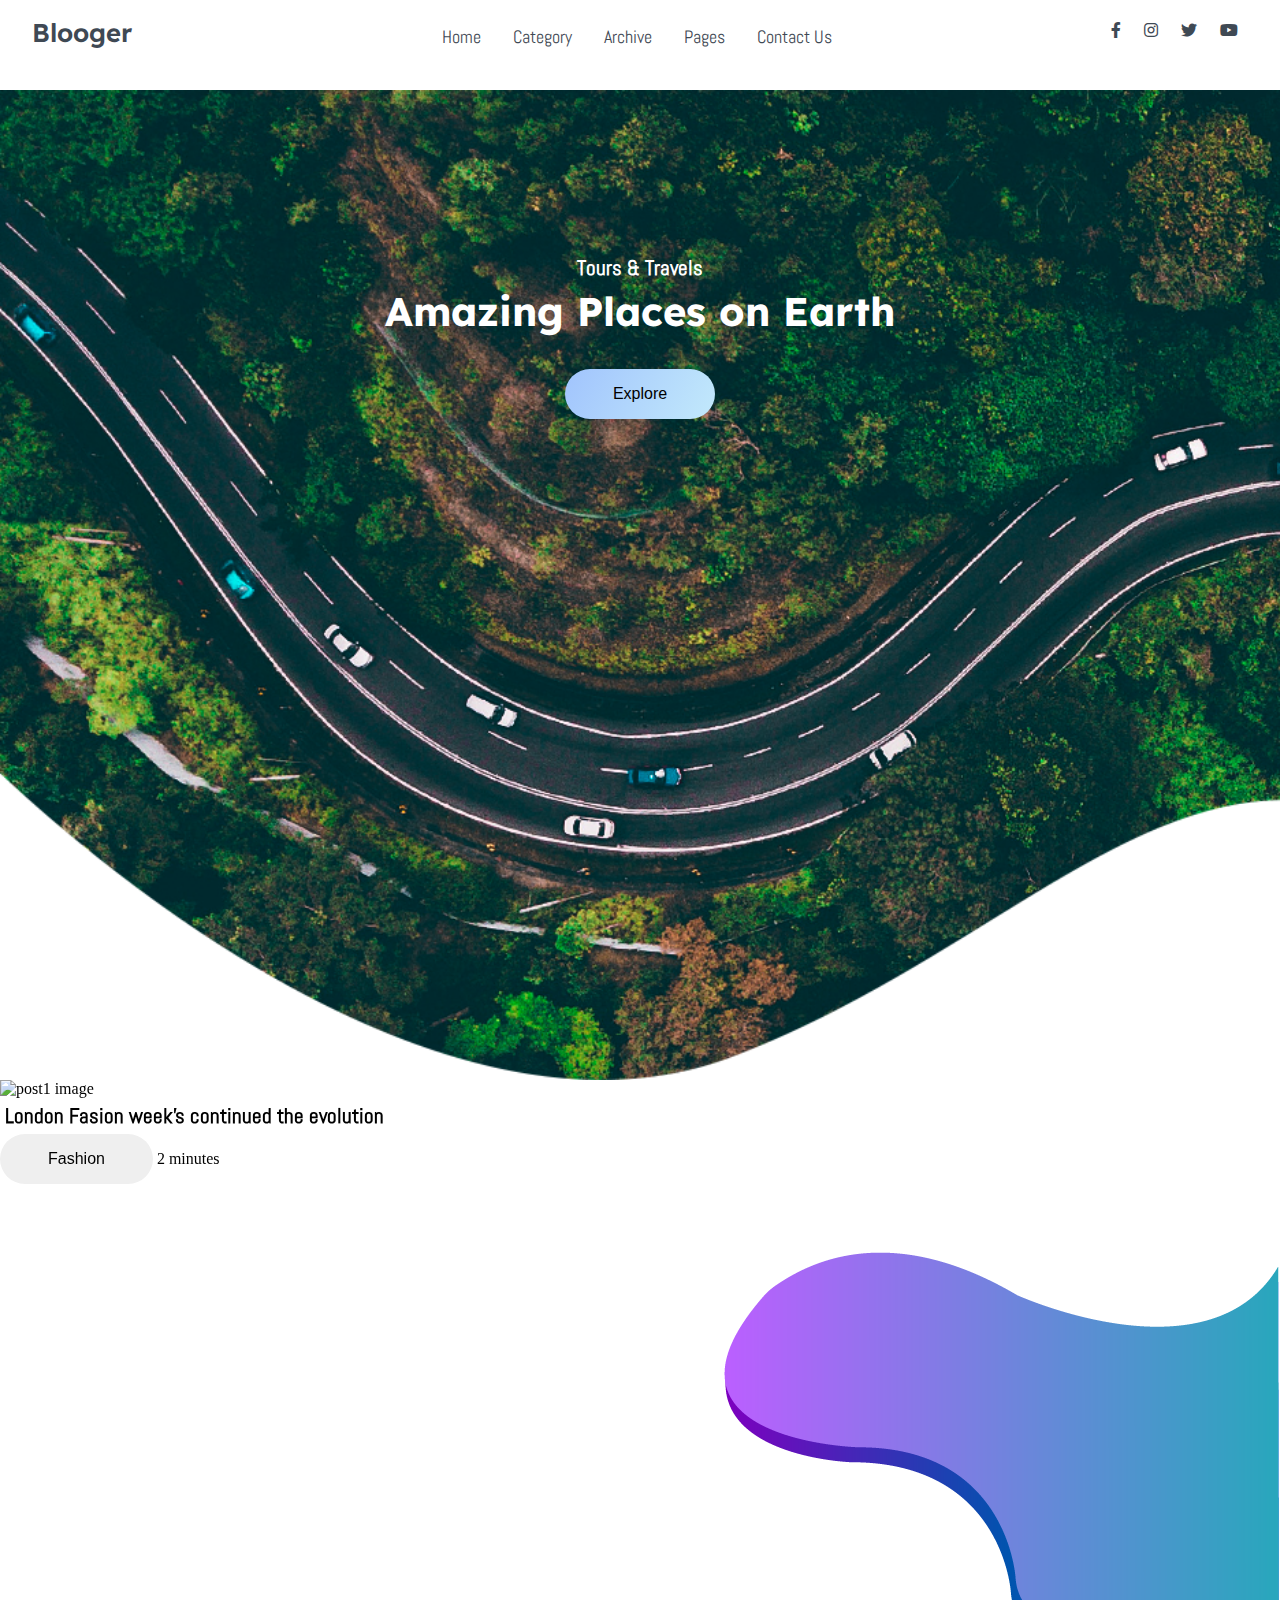
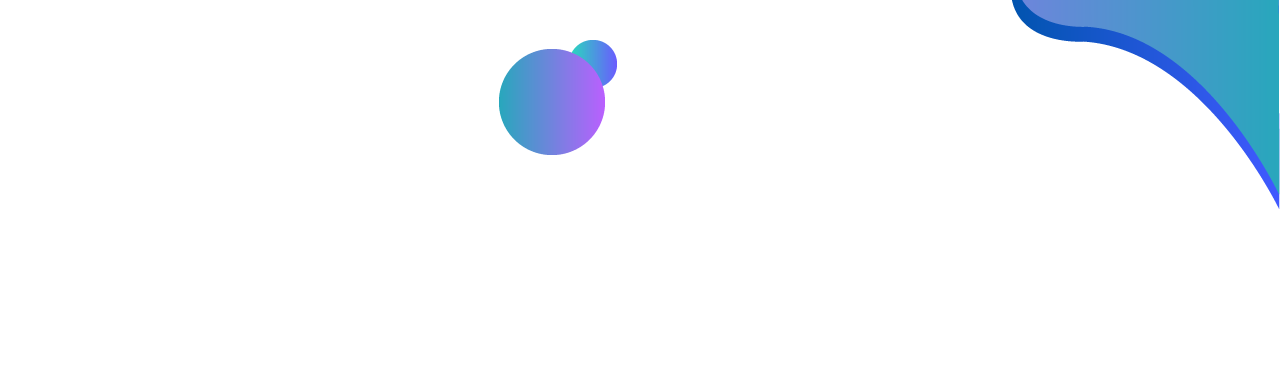
==== blogger/index.html @ 3c6a8d45 "2nd commit" ====
<!DOCTYPE html>
<html lang="en">
<head>
    <meta charset="UTF-8">
    <meta name="viewport" content="width=device-width, initial-scale=1.0">
    <title>Blooger</title>
     <!-------------------------fonts----------------------->
     <link href="https://fonts.googleapis.com/css2?family=Abel&family=Anton&family=Josefin+Sans&family=Lexend+Deca&family=Livvic&display=swap" rel="stylesheet">
    <!-------------------------font awesome----------------------->
    <link rel="stylesheet" href="css/all.css">
    <!-------------------------custom style----------------------->
    <link rel="stylesheet" href="css/styles.css">
   <!---------------------------------owl caraosel----------------------->
   <link rel="stylesheet" href="css/owl.carousel.min.css">
   <link rel="stylesheet" href="css/owl.theme.default.min.css">
</head>
<body>
    
    <!--------------------------navigation--------------------->
     
      <nav class="nav">
        <div class="nav-menu flex-row">
         <div class="nav-brand">
             <a href="#" class="text-gray">Blooger</a>
         </div>
         <div class="toggle-collapse">
             <div class="toggle-icons">
                 <i class="fas fa-bars"></i>
             </div>
         </div>
         <div>
             <ul class="nav-items">
                 <li class="nav-link">
                     <a href="#">Home</a>
                 </li>
                 <li class="nav-link">
                     <a href="#">Category</a>
                 </li>
                 <li class="nav-link">
                     <a href="#">Archive</a>
                 </li>
                 <li class="nav-link">
                     <a href="#">Pages</a>
                 </li>
                 <li class="nav-link">
                     <a href="#">Contact Us</a>
                 </li>
             </ul>
         </div>
         <div class="social text-gray">
             <a href="#"><i class="fab fa-facebook-f"></i></a>
             <a href="#"><i class="fab fa-instagram"></i></a>
             <a href="#"><i class="fab fa-twitter"></i></a>
             <a href="#"><i class="fab fa-youtube"></i></a>
         </div>
        </div>
      </nav>
    
     <!--------------------------navigation--------------------->

     <!----------------------main section-------------------->


     <main>
        <!----------------------site title-----------------------> 
        <section class="site-title">
            <div class="site-background">
                <h3 class="zoom">Tours & Travels</h3>
                <h1 class="zoom">Amazing Places on Earth </h1>
                <button class="btn">Explore</button>
            </div>
        </section>  
        <!----------------------site title----------------------->

        <!--------------------------blog carousel---------------------->

        <section>
            <div class="blog">
                <div class="container">
                    <div class="owl-carousel owl-theme blog-post">
                        <div class="blog-content">
                            <img src="../blogger website(html,css,bootstrap,js)/assets/Blog-post/blog1.png" alt="post1 image">
                            <div class="blog-title">
                                <h3>London Fasion week's continued the evolution</h3>
                                <button class="btn btn-blog">Fashion</button>
                                <span>2 minutes</span>
                            </div>
                        </div>
                    </div>
                </div>
            </div>
        </section>

        <!--------------x------------blog carousel-------------x--------->


     </main>
     <!----------------------main section-------------------->




<!-----------------jquery-------------------------->
  <script src="https://ajax.googleapis.com/ajax/libs/jquery/3.5.1/jquery.min.js"></script>   
<!--------------------custom javascript--------------->
<script src="js/main.js"></script>
<!---------------------owl carausel------------------->
<script src="js/owl.carousel.min.js"></script>

</body>
</html>
---- blogger/css/styles.css ----
html,body{
    margin:0%;
    box-sizing: border-box;
    overflow-x: hidden;
}
:root{
    /*theme font family*/
    --abel: 'Abel', sans-serif;
    --anton: 'Anton', sans-serif;
    --josefin:  'Josefin Sans', sans-serif;
    --lexend:'Lexend Deca', sans-serif;
    --livvic:'Livvic', sans-serif;
    /*theme colors*/
    --text-gray:#3f4954;
    --text-light:#686666da;
    --midnight:#104f55;
    --bg-color:#0f0f0f;
    --white:#ffffff;
    /*gradient colors*/
    --sky:linear-gradient(120deg,#a1c4fd 0%,#c2e9fb 100%);
}
/*......global classes............*/
a{
    text-decoration: none;
    color:var(--text-gray);
}
.flex-row{
    display: flex;
    flex-direction: row ;
    flex-wrap:wrap;
}
ul{
    list-style-type: none;
}
h1{
    font-family: var(--lexend);
    font-size: 2.5rem;
}
h3
{
    font-family: var(--abel);
    font-size: 1.3rem;
}
h2{
font-family: var(--lexend);
}
button.btn{
    border:none;
    border-radius:2rem;
    padding:1rem 3rem;
    font-size: 1remfontf
    var(--livvic);
    cursor:pointer;
}
/*......global classes............*/
/* ..................navbar........................*/
.nav
{
    background:white;
    padding:0 2rem;
    height:0rem;
    min-height:10vh;
    overflow: hidden;
    transition:height 1s ease-in-out;
}
.nav .nav-menu{
    justify-content:space-between;
}
.nav .toggle-collapse{
    position: absolute;
    top:0%;
    width:90%;
    cursor:pointer;
    display: none;
}

.nav .toggle-collapse .toggle-icons{
    display:flex;
    justify-content:flex-end ;
    padding:1.7rem 0;
}
.nav .toggle-collapse .toggle-icons i{
    font-size: 1.4rem;
    color: var(--text-gray);
}
.collapse{
    height:30rem;
    
}
.nav .nav-brand a{

    font-size:1.6rem;
    padding:1rem 0;
    display:block;  
    font-family:var(--lexend);
    font-weight: 600;
}
.nav .nav-items{
    display:flex;
    margin: 0;
  
}
.nav .nav-items .nav-link{
    padding:1.6rem 1rem;
    font-size: 1.1rem;
    position:relative;
    font-family:var(--abel);
    font-weight: 500;
    transition: transform ease 0.4s;
}
.nav .social
{
    padding:1.4rem 0;
}
.nav .nav-items .nav-link:hover{
    background-color:var(--midnight);
    transform:scale(1.2);
}
.nav .nav-items .nav-link:hover a{
    color:var(--white);
    
}
.nav .social i{
    padding:0 0.6rem;
}
.nav .social i:hover{
    color:#a1c4cf;
    
}

/* ........x..........navbar..........x..............*/

/*-----------------------main content---------------*/

/*-----------------------site title------------------*/

main .site-title{
    background:url('../assets/Background-image.png');
    background-size:cover;
    height:110vh;   
    display: flex;
    justify-content: center;
}
main .site-title .site-background{
    padding-top:10rem;
    text-align:center;
    color:var(--white);
}
main .site-title h1,h3{
    margin:0.3rem;

}
main .site-title .btn{

  margin:1.8rem; 
  background: var(--sky); 
  transition: transform ease 0.3s;
}
main .site-title .btn:hover{
    background:transparent;
    border:1px solid var(--white);
    color:var(--white);
    transform:scale(1.1);
}
main .zoom{
    transition: transform ease 0.3s;
}
main .zoom:hover{
    transform:scale(1.1);
}
/*-----------x------------site title----------x--------*/

/*------------------------blog carousel-------------------*/

 main .blog{
     background: url('../assets/Abract01.png');
     background-repeat: no-repeat;
     background-position: right;
     height:100vh;
     width:100%;
 }


/*-----------x-------------blog carousel---------x----------*/

/*-----------x------------main content--------x-------*/

/*-------------viewport less than or equal to 750px---------------*/

 @media only screen and (max-width:750px){
    .nav .nav-menu,.nav .nav-items{
        flex-direction:column;
    }
    .nav .toggle-collapse{
        display:initial;
    }

}


/*-------------viewport less than or equal to 750px---------------*/
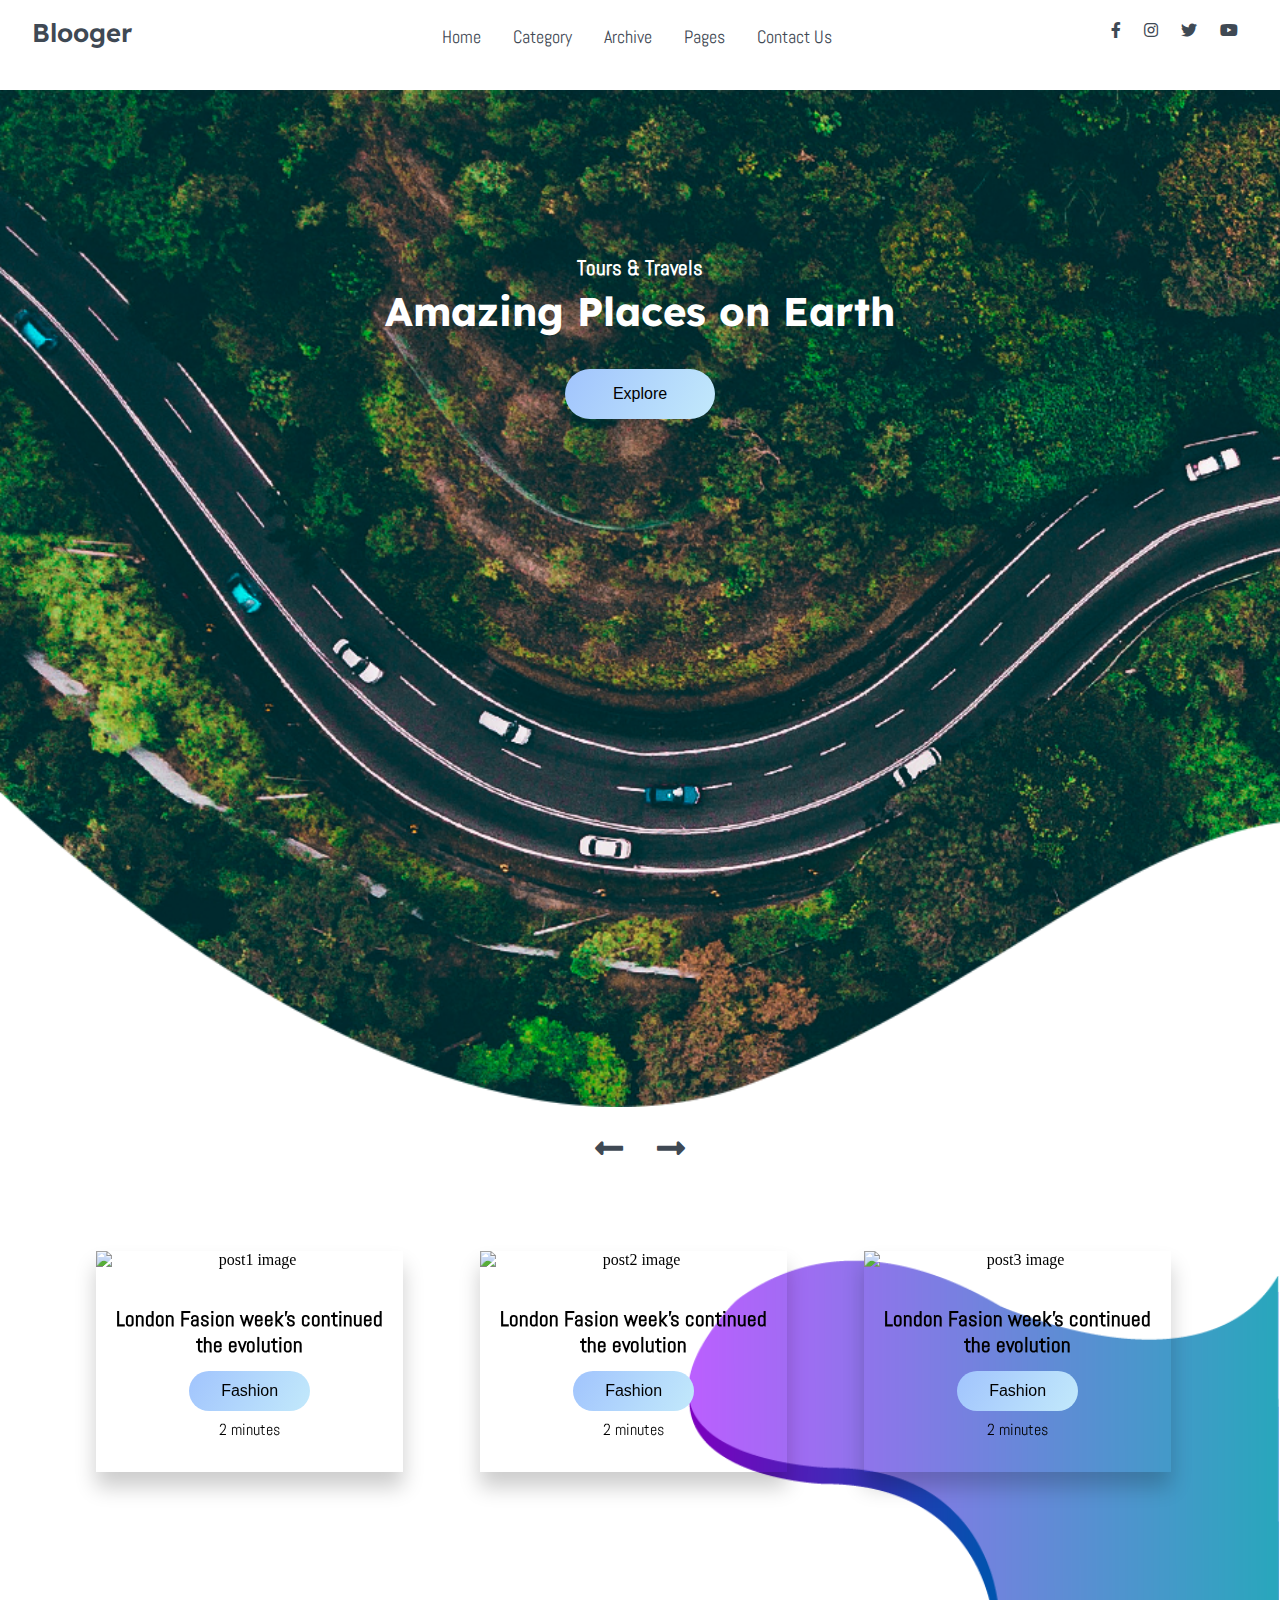
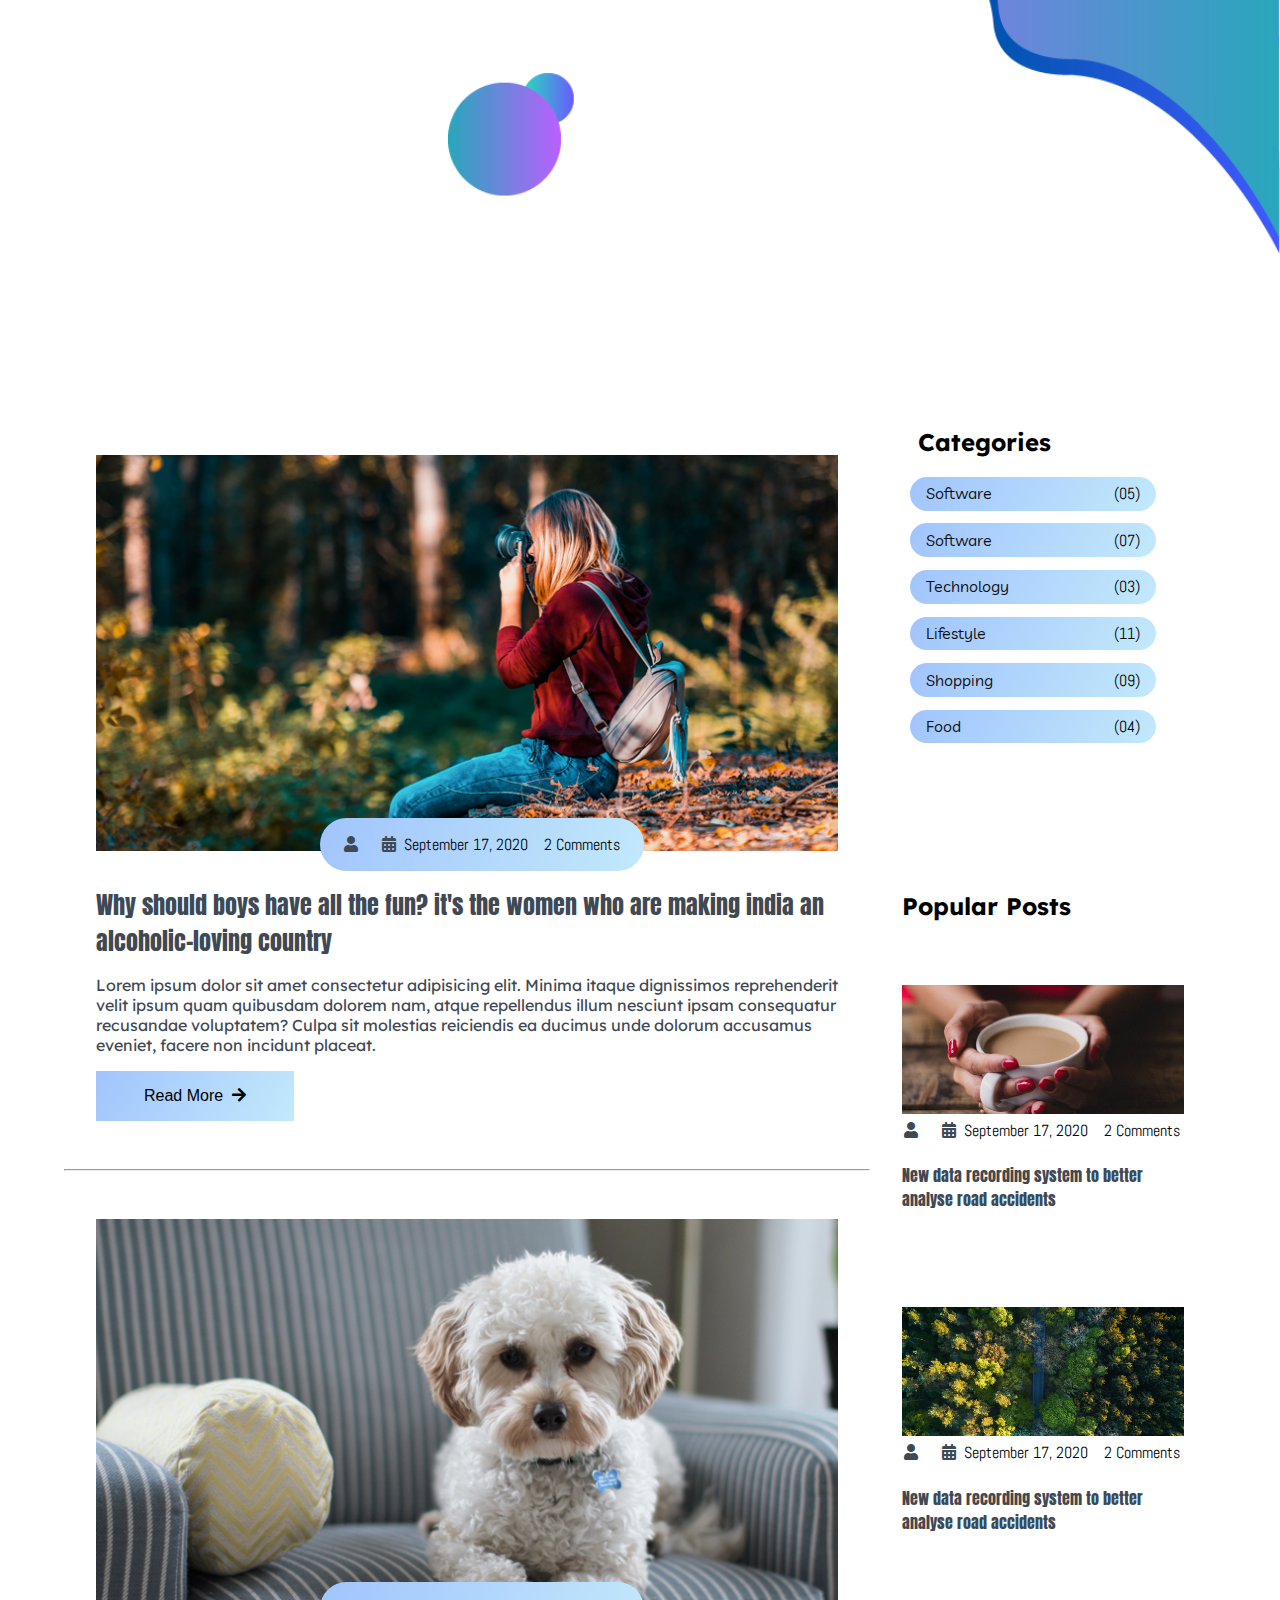
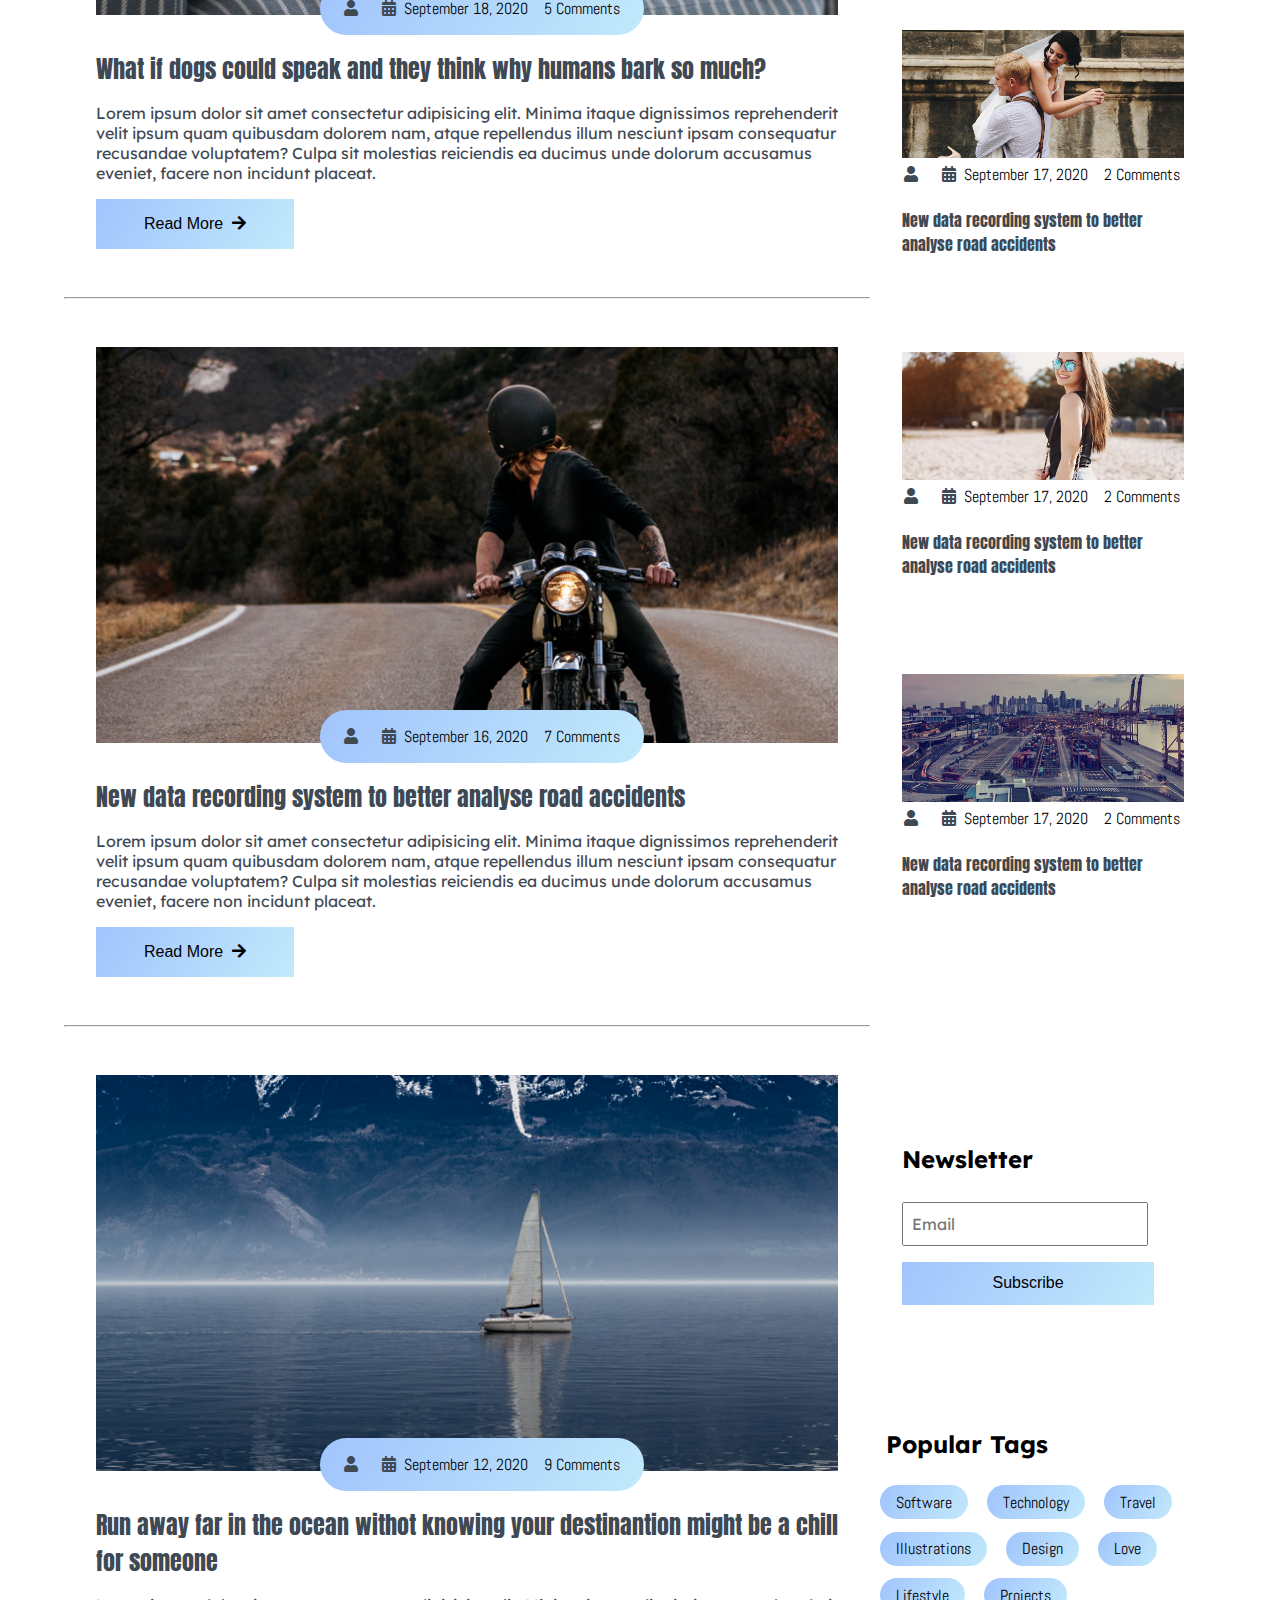
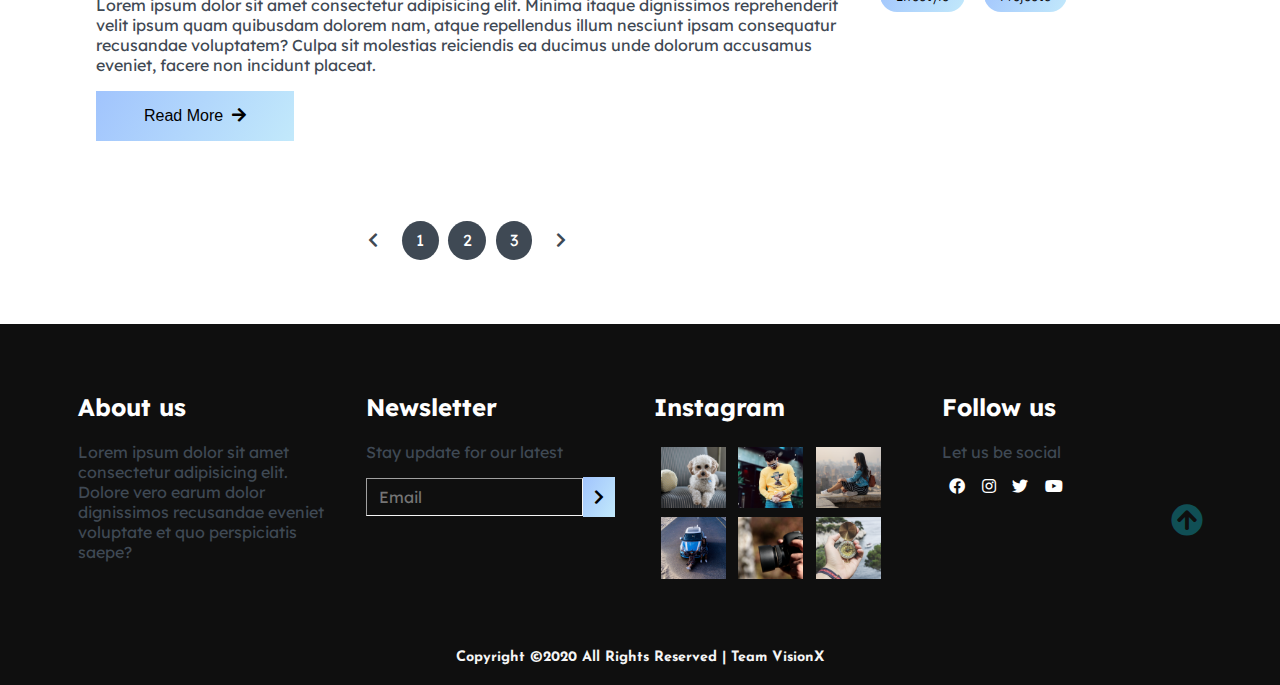
==== commit 042c58a4: "3rd commit" ====
--- a/blogger/index.html
+++ b/blogger/index.html
@@ -8,11 +8,13 @@
      <link href="https://fonts.googleapis.com/css2?family=Abel&family=Anton&family=Josefin+Sans&family=Lexend+Deca&family=Livvic&display=swap" rel="stylesheet">
     <!-------------------------font awesome----------------------->
     <link rel="stylesheet" href="css/all.css">
-    <!-------------------------custom style----------------------->
-    <link rel="stylesheet" href="css/styles.css">
+   
    <!---------------------------------owl caraosel----------------------->
    <link rel="stylesheet" href="css/owl.carousel.min.css">
    <link rel="stylesheet" href="css/owl.theme.default.min.css">
+
+    <!-------------------------custom style----------------------->
+    <link rel="stylesheet" href="css/styles.css">
 </head>
 <body>
     
@@ -79,13 +81,45 @@
                 <div class="container">
                     <div class="owl-carousel owl-theme blog-post">
                         <div class="blog-content">
-                            <img src="../blogger website(html,css,bootstrap,js)/assets/Blog-post/blog1.png" alt="post1 image">
+                            <img src="../blogger website(html,css,bootstrap,js)/assets/Blog-post/post-1.jpg" alt="post1 image">
                             <div class="blog-title">
                                 <h3>London Fasion week's continued the evolution</h3>
                                 <button class="btn btn-blog">Fashion</button>
                                 <span>2 minutes</span>
                             </div>
                         </div>
+                        <div class="blog-content">
+                            <img src="../blogger website(html,css,bootstrap,js)/assets/Blog-post/post-2.jpg" alt="post2 image">
+                            <div class="blog-title">
+                                <h3>London Fasion week's continued the evolution</h3>
+                                <button class="btn btn-blog">Fashion</button>
+                                <span>2 minutes</span>
+                            </div>
+                        </div>
+                        <div class="blog-content">
+                            <img src="../blogger website(html,css,bootstrap,js)/assets/Blog-post/post-3.jpg" alt="post3 image">
+                            <div class="blog-title">
+                                <h3>London Fasion week's continued the evolution</h3>
+                                <button class="btn btn-blog">Fashion</button>
+                                <span>2 minutes</span>
+                            </div>
+                        </div>
+                        <div class="blog-content">
+                            <img src="../blogger website(html,css,bootstrap,js)/assets/Blog-post/post-4.png" alt="post3 image">
+                            <div class="blog-title">
+                                <h3>London Fasion week's continued the evolution</h3>
+                                <button class="btn btn-blog">Fashion</button>
+                                <span>2 minutes</span>
+                            </div>
+                        </div>
+                    </div>
+                    <div class="owl-navigation">
+                        <span class="owl-nav-prev">
+                            <i class="fas fa-long-arrow-alt-left"></i>
+                        </span>
+                        <span class="owl-nav-next">
+                            <i class="fas fa-long-arrow-alt-right"></i>
+                        </span>
                     </div>
                 </div>
             </div>
@@ -93,12 +127,281 @@
 
         <!--------------x------------blog carousel-------------x--------->
 
-
+        <!-- -----------------------site content--------------------------->
+
+         <section class="container">
+             <div class="site-content">
+                 <div class="post">
+                     <div class="post-content">
+                         <div class="post-image">
+                             <div>
+                                 <img src="./assets/Blog-post/blog1.png" class="img" alt="blog1">
+                             </div>
+                             <div class="post-info flex-row">
+                               <span><i class="fas fa-user text-gray"></i>&nbsp;&nbsp;</span>  
+                               <span><i class="fas fa-calendar-alt text-gray"></i>&nbsp;&nbsp;September 17, 2020</span>  
+                               <span>2 Comments</span>  
+                             </div>
+                         </div>
+                         <div class="post-title">
+                             <a href="#">Why should boys have all the fun? it's the women who are making india an alcoholic-loving country</a>
+                             <p>Lorem ipsum dolor sit amet consectetur adipisicing elit. Minima itaque dignissimos reprehenderit velit ipsum quam quibusdam dolorem nam, atque repellendus illum nesciunt ipsam consequatur recusandae voluptatem? Culpa sit molestias reiciendis ea ducimus unde dolorum accusamus eveniet, facere non incidunt placeat.</p>
+                             <button class="btn post-btn">Read More &nbsp;<i class="fas fa-arrow-right"></i></button>
+                         </div>
+                     </div>
+                     <hr>
+                     <div class="post-content">
+                        <div class="post-image">
+                            <div>
+                                <img src="./assets/Blog-post/blog2.png" class="img" alt="blog2">
+                            </div>
+                            <div class="post-info flex-row">
+                              <span><i class="fas fa-user text-gray"></i>&nbsp;&nbsp;</span>  
+                              <span><i class="fas fa-calendar-alt text-gray"></i>&nbsp;&nbsp;September 18, 2020</span>  
+                              <span>5 Comments</span>  
+                            </div>
+                        </div>
+                        <div class="post-title">
+                            <a href="#">What if dogs could speak and they think why humans bark so much?</a>
+                            <p>Lorem ipsum dolor sit amet consectetur adipisicing elit. Minima itaque dignissimos reprehenderit velit ipsum quam quibusdam dolorem nam, atque repellendus illum nesciunt ipsam consequatur recusandae voluptatem? Culpa sit molestias reiciendis ea ducimus unde dolorum accusamus eveniet, facere non incidunt placeat.</p>
+                            <button class="btn post-btn">Read More &nbsp;<i class="fas fa-arrow-right"></i></button>
+                        </div>
+                    </div>
+                     <hr>
+                     <div class="post-content">
+                        <div class="post-image">
+                            <div>
+                                <img src="./assets/Blog-post/blog3.png" class="img" alt="blog3">
+                            </div>
+                            <div class="post-info flex-row">
+                              <span><i class="fas fa-user text-gray"></i>&nbsp;&nbsp;</span>  
+                              <span><i class="fas fa-calendar-alt text-gray"></i>&nbsp;&nbsp;September 16, 2020</span>  
+                              <span>7 Comments</span>  
+                            </div>
+                        </div>
+                        <div class="post-title">
+                            <a href="#">New data recording system to better analyse road accidents</a>
+                            <p>Lorem ipsum dolor sit amet consectetur adipisicing elit. Minima itaque dignissimos reprehenderit velit ipsum quam quibusdam dolorem nam, atque repellendus illum nesciunt ipsam consequatur recusandae voluptatem? Culpa sit molestias reiciendis ea ducimus unde dolorum accusamus eveniet, facere non incidunt placeat.</p>
+                            <button class="btn post-btn">Read More &nbsp;<i class="fas fa-arrow-right"></i></button>
+                        </div>
+                    </div>
+                     <hr>
+                     <div class="post-content">
+                        <div class="post-image">
+                            <div>
+                                <img src="./assets/Blog-post/blog4.png" class="img" alt="blog4">
+                            </div>
+                            <div class="post-info flex-row">
+                              <span><i class="fas fa-user text-gray"></i>&nbsp;&nbsp;</span>  
+                              <span><i class="fas fa-calendar-alt text-gray"></i>&nbsp;&nbsp;September 12, 2020</span>  
+                              <span>9 Comments</span>  
+                            </div>
+                        </div>
+                        <div class="post-title">
+                            <a href="#">Run away far in the ocean withot knowing your destinantion might be a chill for someone</a>
+                            <p>Lorem ipsum dolor sit amet consectetur adipisicing elit. Minima itaque dignissimos reprehenderit velit ipsum quam quibusdam dolorem nam, atque repellendus illum nesciunt ipsam consequatur recusandae voluptatem? Culpa sit molestias reiciendis ea ducimus unde dolorum accusamus eveniet, facere non incidunt placeat.</p>
+                            <button class="btn post-btn">Read More &nbsp;<i class="fas fa-arrow-right"></i></button>
+                        </div>
+                    </div>
+                    <div class="pagination flex-row">
+                        <a href="#"><i class="fas fa-chevron-left"></i></a>
+                        <a href="#" class="linkbg">1</a>
+                        <a href="#" class="linkbg">2</a>
+                        <a href="#" class="linkbg">3</a>
+                        <a href="#"><i class="fas fa-chevron-right"></i></a>
+                    </div>
+                 </div>
+                 <aside class="sidebar">
+                     <div class="category">
+                         <h2 class="category-heading">Categories</h2>
+                         <ul class="category-list">
+                             <li class="list-items">
+                                 <a href="#">Software</a>
+                                 <span>(05)</span>
+                             </li>
+                             <li class="list-items">
+                                 <a href="#">Software</a>
+                                 <span>(07)</span>
+                             </li>
+                             <li class="list-items">
+                                 <a href="#">Technology</a>
+                                 <span>(03)</span>
+                             </li>
+                             <li class="list-items">
+                                 <a href="#">Lifestyle</a>
+                                 <span>(11)</span>
+                             </li>
+                             <li class="list-items">
+                                 <a href="#">Shopping</a>
+                                 <span>(09)</span>
+                             </li>
+                             <li class="list-items">
+                                 <a href="#">Food</a>
+                                 <span>(04)</span>
+                             </li>
+                         </ul>
+                     </div>
+                     <div class="popular-post">
+                         <h2>Popular Posts</h2>
+                         <div class="post-content">
+                            <div class="post-image">
+                                <div>
+                                    <img src="./assets/popular-post/m-blog-1.jpg" class="img" alt="blog1">
+                                </div>
+                                <div class="post-info flex-row">
+                                  <span><i class="fas fa-user text-gray"></i>&nbsp;&nbsp;</span>  
+                                  <span><i class="fas fa-calendar-alt text-gray"></i>&nbsp;&nbsp;September 17, 2020</span>  
+                                  <span>2 Comments</span>  
+                                </div>
+                            </div>
+                            <div class="post-title">
+                                <a href="#">New data recording system to better analyse road accidents</a>
+                               
+                            </div>
+                        </div>
+                         <div class="post-content">
+                            <div class="post-image">
+                                <div>
+                                    <img src="./assets/popular-post/m-blog-2.jpg" class="img" alt="blog1">
+                                </div>
+                                <div class="post-info flex-row">
+                                  <span><i class="fas fa-user text-gray"></i>&nbsp;&nbsp;</span>  
+                                  <span><i class="fas fa-calendar-alt text-gray"></i>&nbsp;&nbsp;September 17, 2020</span>  
+                                  <span>2 Comments</span>  
+                                </div>
+                            </div>
+                            <div class="post-title">
+                                <a href="#">New data recording system to better analyse road accidents</a>
+                               
+                            </div>
+                        </div>
+                         <div class="post-content">
+                            <div class="post-image">
+                                <div>
+                                    <img src="./assets/popular-post/m-blog-3.jpg" class="img" alt="blog1">
+                                </div>
+                                <div class="post-info flex-row">
+                                  <span><i class="fas fa-user text-gray"></i>&nbsp;&nbsp;</span>  
+                                  <span><i class="fas fa-calendar-alt text-gray"></i>&nbsp;&nbsp;September 17, 2020</span>  
+                                  <span>2 Comments</span>  
+                                </div>
+                            </div>
+                            <div class="post-title">
+                                <a href="#">New data recording system to better analyse road accidents</a>
+                               
+                            </div>
+                        </div>
+                         <div class="post-content">
+                            <div class="post-image">
+                                <div>
+                                    <img src="./assets/popular-post/m-blog-4.jpg" class="img" alt="blog1">
+                                </div>
+                                <div class="post-info flex-row">
+                                  <span><i class="fas fa-user text-gray"></i>&nbsp;&nbsp;</span>  
+                                  <span><i class="fas fa-calendar-alt text-gray"></i>&nbsp;&nbsp;September 17, 2020</span>  
+                                  <span>2 Comments</span>  
+                                </div>
+                            </div>
+                            <div class="post-title">
+                                <a href="#">New data recording system to better analyse road accidents</a>
+                               
+                            </div>
+                        </div>
+                         <div class="post-content">
+                            <div class="post-image">
+                                <div>
+                                    <img src="./assets/popular-post/m-blog-5.jpg" class="img" alt="blog1">
+                                </div>
+                                <div class="post-info flex-row">
+                                  <span><i class="fas fa-user text-gray"></i>&nbsp;&nbsp;</span>  
+                                  <span><i class="fas fa-calendar-alt text-gray"></i>&nbsp;&nbsp;September 17, 2020</span>  
+                                  <span>2 Comments</span>  
+                                </div>
+                            </div>
+                            <div class="post-title">
+                                <a href="#">New data recording system to better analyse road accidents</a>
+                               
+                            </div>
+                        </div>
+                     </div>
+                     <div class="newsletter">
+                         <h2>Newsletter</h2>
+                         <div class="form-element">
+                             <input type="email" placeholder="Email" class="input-element">
+                             <button class="btn form-btn">Subscribe</button>
+                         </div>
+                     </div>
+                     <div class="popular-tags">
+                         <h2>Popular Tags</h2>
+                         <div class="tags flex-row">
+                             <span class="tag">Software</span>
+                             <span class="tag">Technology</span>
+                             <span class="tag">Travel</span>
+                             <span class="tag">Illustrations</span>
+                             <span class="tag">Design</span>
+                             <span class="tag">Love</span>
+                             <span class="tag">Lifestyle</span>
+                             <span class="tag">Projects</span>
+                         </div>
+                     </div>
+                 </aside>
+             </div>
+         </section>
+
+        <!-- -------------x----------site content------------x--------------->
      </main>
      <!----------------------main section-------------------->
 
-
-
+     <!--------------------------------footer content-------------------->
+
+      <footer class="footer">
+          <div class="container">
+              <div class="about-us">
+                  <h2>About us</h2>
+                  <p>Lorem ipsum dolor sit amet consectetur adipisicing elit. Dolore vero earum dolor dignissimos recusandae eveniet voluptate et quo perspiciatis saepe?</p>
+              </div>
+              <div class="newsletter">
+                  <h2>Newsletter</h2>
+                  <p>Stay update for our latest</p>
+                  <div class="form-element">
+                      <input type="email" placeholder="Email"><span><i class="fas fa-chevron-right"></i></span>
+                  </div>
+              </div>
+              <div class="instagram">
+                  <h2>Instagram</h2>
+                  <div class="flex-row">
+                      <img src="./assets/instagram/thumb-card3.png" alt="img">
+                      <img src="./assets/instagram/thumb-card5.png" alt="img">
+                      <img src="./assets/instagram/thumb-card4.png" alt="img">
+                  </div>
+                  <div class="flex-row">
+                      <img src="./assets/instagram/thumb-card6.png" alt="img">
+                      <img src="./assets/instagram/thumb-card7.png" alt="img">
+                      <img src="./assets/instagram/thumb-card8.png" alt="img">
+                  </div>
+              </div>
+              <div class="follow">
+                  <h2>Follow us</h2>
+                  <p>Let us be social</p>
+                  <div>
+                      <i class="fab fa-facebook"></i>
+                      <i class="fab fa-instagram"></i>
+                      <i class="fab fa-twitter"></i>
+                      <i class="fab fa-youtube"></i>
+                  </div>
+              </div>
+          </div>
+          <div class="rights flex-row">
+              <h4 class="text-gray">Copyright ©2020 All Rights Reserved | Team VisionX</h4>
+          </div>
+          <div class="move-up">
+              <span><i class="fas fa-arrow-circle-up fa-2x"></i></span>
+          </div>
+      </footer>
+
+     <!------------x--------------------footer content---------------x----->
+
+ 
 
 <!-----------------jquery-------------------------->
   <script src="https://ajax.googleapis.com/ajax/libs/jquery/3.5.1/jquery.min.js"></script>   
--- a/blogger/css/styles.css
+++ b/blogger/css/styles.css
@@ -3,7 +3,7 @@
     box-sizing: border-box;
     overflow-x: hidden;
 }
-:root{
+:root{ 
     /*theme font family*/
     --abel: 'Abel', sans-serif;
     --anton: 'Anton', sans-serif;
@@ -52,6 +52,24 @@
     var(--livvic);
     cursor:pointer;
 }
+
+
+
+span{
+    font-family: var(--abel);
+}
+
+.container{
+    margin:0 5vw; 
+}
+ .text-gray
+ {
+     color:var(--text-gray);
+ }
+ p{
+     font-family: var(--lexend);
+     color: var(--text-gray);
+ }
 /*......global classes............*/
 /* ..................navbar........................*/
 .nav
@@ -62,6 +80,7 @@
     min-height:10vh;
     overflow: hidden;
     transition:height 1s ease-in-out;
+    
 }
 .nav .nav-menu{
     justify-content:space-between;
@@ -137,7 +156,7 @@
 main .site-title{
     background:url('../assets/Background-image.png');
     background-size:cover;
-    height:110vh;   
+    height:113vh;   
     display: flex;
     justify-content: center;
 }
@@ -178,16 +197,305 @@
      background-position: right;
      height:100vh;
      width:100%;
- }
-
-
+     background-size: 65%;
+ }
+ main .blog-post{
+     padding-top: 6rem;
+ }
+ main .blog-post .blog-content{
+     display:flex;
+     flex-direction:column;
+     text-align: center;
+     width:80%;
+     margin:3rem 2rem;
+     box-shadow: 0 15px 20px rgba(0, 0, 0, 0.2);
+ }
+main .blog-content .blog-title{
+    padding:2rem 0;
+
+}
+main .blog-content .btn-blog{
+    padding:.7rem 2rem;
+    background:var(--sky);
+    margin:.5rem;
+}
+
+main .blog-content span{
+    display:block;
+}
+
+section .container .owl-nav{
+    position: absolute;
+    top:2%;
+    margin:0 auto;
+    width:100%;
+
+}
+
+.owl-nav .owl-prev .owl-nav-prev,
+.owl-nav .owl-next .owl-nav-next{
+    color:var(--text-gray);
+    background:transparent;
+    font-size:2rem;
+}
+
+.owl-theme .owl-nav [class*='owl-']:hover{
+    background: transparent;
+    color:var(--midnight);
+}
+.owl-theme .owl-nav [class*='owl-']{
+    outline:none;
+}
 /*-----------x-------------blog carousel---------x----------*/
-
+/*---------------------site content--------------------*/
+
+main .site-content{
+    display:grid;
+    grid-template-columns:70% 30%;
+}
+main .post-content{
+    width:100%;
+   margin:2rem 0;
+}
+
+main .site-content .post-content > .post-image,.post-title{
+
+    padding:1rem 2rem;
+    position: relative;
+}
+main .site-content .post-content > .post-image .post-info{
+    background: var(--sky);
+    padding: 1rem;
+    position: absolute;
+    bottom: 0;
+    left:20vw;
+    border-radius: 3rem;
+}
+main .site-content .post-content > .post-image >div{
+    overflow: hidden;
+
+}
+main .site-content .post-content > .post-image .img{
+    width:100%;
+    transition:all 1s ease;
+
+}
+main .site-content .post-content > .post-image .img:hover{
+    transform:scale(1.3);
+}
+main .site-content .post-content > .post-image .post-info span{
+    margin:0 .5rem;
+}
+
+main .post-content .post-title a{
+    font-family: var(--anton);
+    font-size: 1.5rem;
+}
+.site-content .post-content .post-title .post-btn{
+    border-radius: 0;
+    padding:.7rem 1.5 rem;
+    background: var(--sky);
+}
+.site-content .pagination{
+   justify-content: center;
+   color: var(--text-gray);
+   margin: 4rem 0; 
+   
+}
+.site-content .pagination a{
+    padding: 0.6rem 0.9rem;
+    border-radius: 50%;
+    margin: 0 .3rem;
+    font-family: var(--lexend);
+   
+}
+.site-content .pagination .linkbg{
+    background:var(--text-gray);
+    color:white;
+
+}
+/*-------------x--------site content------x--------------*/
+
+
+/*----------------------------sidebar-------------------*/
+
+.site-content > .sidebar .category-list{
+    font-family:var(--livvic);
+}
+.site-content > .sidebar .category-list .list-items{
+    padding: 0.4rem 1rem;
+    margin:0.8rem 0;
+    background: var(--sky);
+    border-radius: 3rem;
+    display: flex;
+    width:70%;
+    justify-content: space-between;
+
+}
+.site-content > .sidebar .category-list .list-items a{
+    color:var(--bg-color);
+}
+.site-content > .sidebar .category-heading{
+    padding-left: 3rem;
+}
+.site-content .sidebar .popular-post .post-content{
+    padding:1rem 0;
+}
+.site-content .sidebar .popular-post h2{
+    padding-top:8rem;
+    padding-left:2rem;
+
+}
+.site-content .sidebar .popular-post .post-info{
+    padding:0.4rem 0.1rem !important;
+    bottom:0 !important;
+    left:1.5rem !important;
+    border-radius: 0rem !important;
+    background: var(--white) !important;
+
+}
+.site-content .sidebar .popular-post .post-title a{
+    font-size: 1rem;
+
+}
+.site-content .sidebar .newsletter{
+    padding-top: 10rem;
+}
+.site-content .sidebar .newsletter .form-element{
+    padding:.5rem 2rem;
+}
+.site-content .sidebar .newsletter .input-element{
+    font-family: var(--lexend);
+    font-size: 1rem;
+    width:80%;
+    height:1.9rem;
+    padding:0.3rem 0.5rem;
+}
+.site-content .sidebar .newsletter h2{
+    padding-left: 2rem;
+}
+.site-content .sidebar .newsletter .form-btn{
+    padding:0.8rem 32%;
+    border-radius: 0;
+    margin:1rem 0;
+    background: var(--sky);
+}
+.site-content .sidebar .popular-tags .tags .tag{
+    background: var(--sky);
+    border-radius: 3rem;
+    padding:.4rem 1rem;
+    margin:0.4rem 0.6rem;
+    cursor: pointer;
+
+}
+.site-content .sidebar .popular-tags{
+    padding:5rem 0;
+}
+.site-content .sidebar .popular-tags h2
+{
+    padding-left:1rem;
+}
+/*-------------x---------------sidebar--------x-----------*/
 /*-----------x------------main content--------x-------*/
 
+/*--------------------------------footer--------------------*/
+
+footer.footer{
+    height:100%;
+    background: var(--bg-color);
+    position: relative;
+}
+footer.footer .container{
+    display: grid;
+    grid-template-columns:repeat(4,1fr);  /* (or) 25% 25% 25% 25%; */
+}
+footer.footer .container > div{
+    flex-grow: 1;
+    flex-basis: 0;
+    padding:3rem .9rem;
+}
+footer.footer .container h2{
+
+    color:var(--white) !important;
+}
+footer.footer .container .about-us {
+    color:var(--text-gray);
+}
+footer.footer .newsletter .form-element{
+    background:var(--bg-color);
+    display: inline-block;
+}
+footer.footer .newsletter .form-element input{
+    padding:.5rem .7rem;
+    font-size: 1rem;
+    font-family: var(--lexend);
+    border-width: 0.1rem;
+    border-color: whitesmoke;
+    background: transparent;
+    color: var(--white);
+    width: 74%;
+    
+}
+footer.footer .newsletter .form-element span{
+    cursor: pointer;
+    background: var(--sky);
+    padding: .6rem .7rem;
+}
+footer.footer .instagram div > img{
+    display: inline-block;
+    width:25%;
+    height:50%;
+    margin:.3rem .4rem;
+}
+footer.footer .follow div i{
+    padding:0 0.4rem;
+    color:var(--white);
+}
+footer.footer .rights{
+    justify-content: center;
+    
+}
+footer.footer .rights h4{
+    color:whitesmoke;
+    font-family:var(--josefin);
+    font-size: .9rem;
+}
+footer.footer .move-up{
+    position: absolute;
+    top:50%;
+    right:6%;
+}
+footer.footer .move-up span{
+    color:var(--midnight);
+}
+footer.footer .move-up span:hover{
+    color:var(--white);
+    cursor: pointer;
+}
+/*-----------------x---------------footer-------------x-------*/
+
+/*-------------viewport less than or equal to 1130px---------------*/
+
+@media only screen and (max-width: 1131px){
+ .site-content .post-content > .post-image .post-info{
+    left:2rem !important;
+    bottom:1.2rem !important;
+    border-radius: 0% !important;
+ }
+ .site-content .sidebar .popular-post .post-info{
+     display:none !important;
+ }
+ footer.footer .container{
+     grid-template-columns: repeat(2,1fr);
+ }
+}
+
+/*---x----------viewport less than or equal to 1130px----------x-----*/
+
+
 /*-------------viewport less than or equal to 750px---------------*/
 
- @media only screen and (max-width:750px){
+ @media only screen and (max-width:751px){
     .nav .nav-menu,.nav .nav-items{
         flex-direction:column;
     }
@@ -195,7 +503,91 @@
         display:initial;
     }
 
-}
-
-
-/*-------------viewport less than or equal to 750px---------------*/+    main .site-content{
+        grid-template-columns: 100%;
+    }
+    main .site-content .sidebar .popular-post{
+        display:grid;
+        grid-template-columns: repeat(2,1fr);
+        padding-top: 5rem !important;
+        margin-top: 5rem !important;
+        
+    }
+    main .site-content .sidebar .category {
+        margin:5rem auto;
+    }
+    main .site-content .sidebar .category h2{
+        margin-bottom:3.5rem;
+    }
+    main .site-content .sidebar .popular-post .post-image{
+        padding:0 !important;
+        margin: 0 1rem !important;
+    }
+    main .site-content .sidebar .popular-post .post-image img{
+        border-radius: 3rem;
+    }
+    main .site-content .sidebar .popular-post h2{
+        font-size: 2rem;
+        font-family:var(--lexend) ;
+        text-shadow: 4px 5px skyblue;
+        padding-top: 0 !important;
+    }
+    footer.footer .container{
+        grid-template-columns: repeat(1,1fr);
+    }
+    main .site-content .sidebar .newsletter .form-element{
+        display:grid !important;
+        grid-template-columns: repeat(2,1fr) !important;
+        margin-top:0 !important;
+    }
+    main .site-content .sidebar .newsletter .form-element .form-btn{
+        margin-top:0rem !important;
+    }
+}
+
+
+/*-------------viewport less than or equal to 750px---------------*/
+
+/*-------------viewport less than or equal to 520px---------------*/
+
+@media only screen and (max-width:521px){
+
+main .site-content .sidebar .popular-post{
+    display:grid;
+    grid-template-columns: repeat(1,1fr);
+}
+
+main .site-content .sidebar .popular-post h2{
+    margin-top: 0 !important;
+}
+
+main .blog{
+    height: 125vh;
+}
+.site-content .post-content > .post-image .post-info{
+    display:none;
+}
+
+main .site-content .sidebar .popular-post .post-image img{
+    border-radius: 3rem;
+}
+main .site-content .sidebar .newsletter .form-element .form-btn{
+    margin-top:0rem !important;
+    padding-left: 1.2rem;
+}
+footer.footer .container >div{
+    padding:1rem .9rem;
+}
+main .site-content .sidebar .newsletter{
+    padding-top:3rem !important;
+}
+ footer .rights{
+    padding:1.5rem 1rem 0 1rem;
+    line-height: 2rem !important;
+}
+nav .toggle-collapse{
+    width:80% !important;
+}
+}
+
+/*----x---------viewport less than or equal to 520px------x---------*/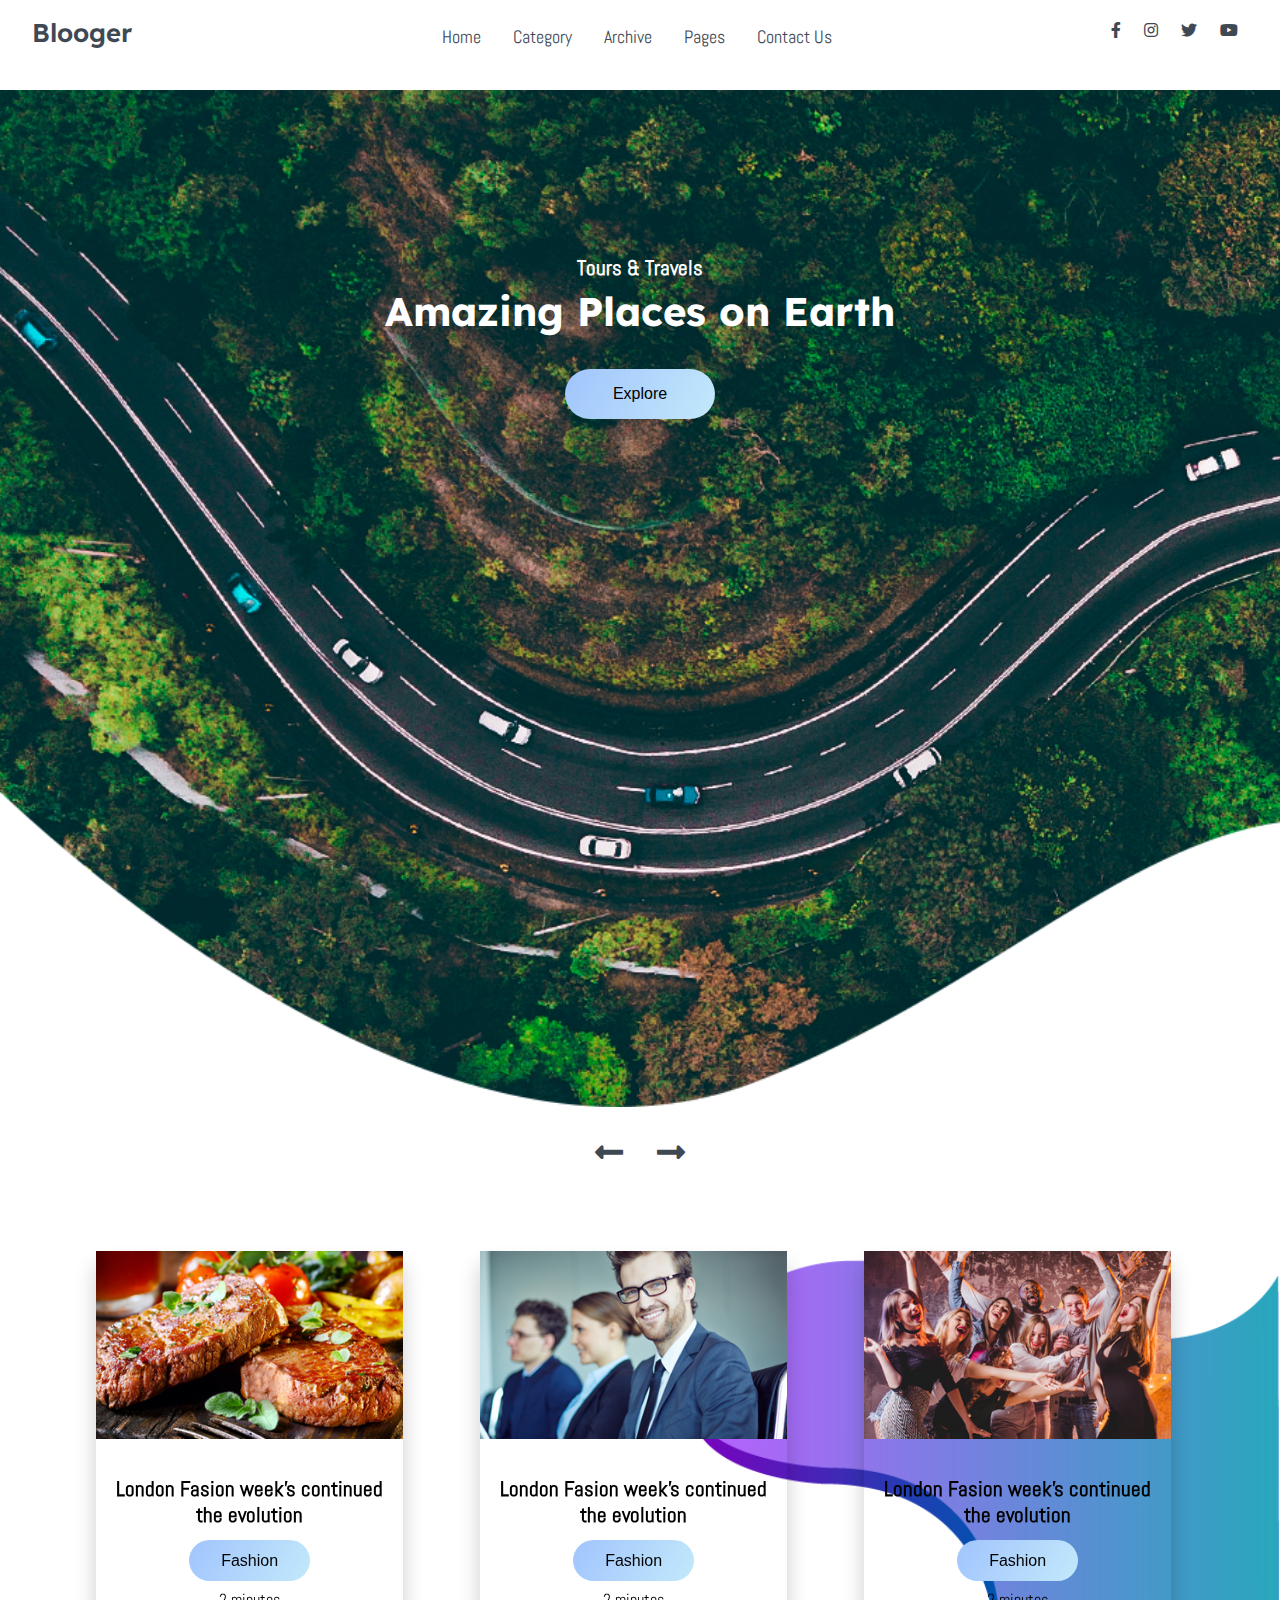
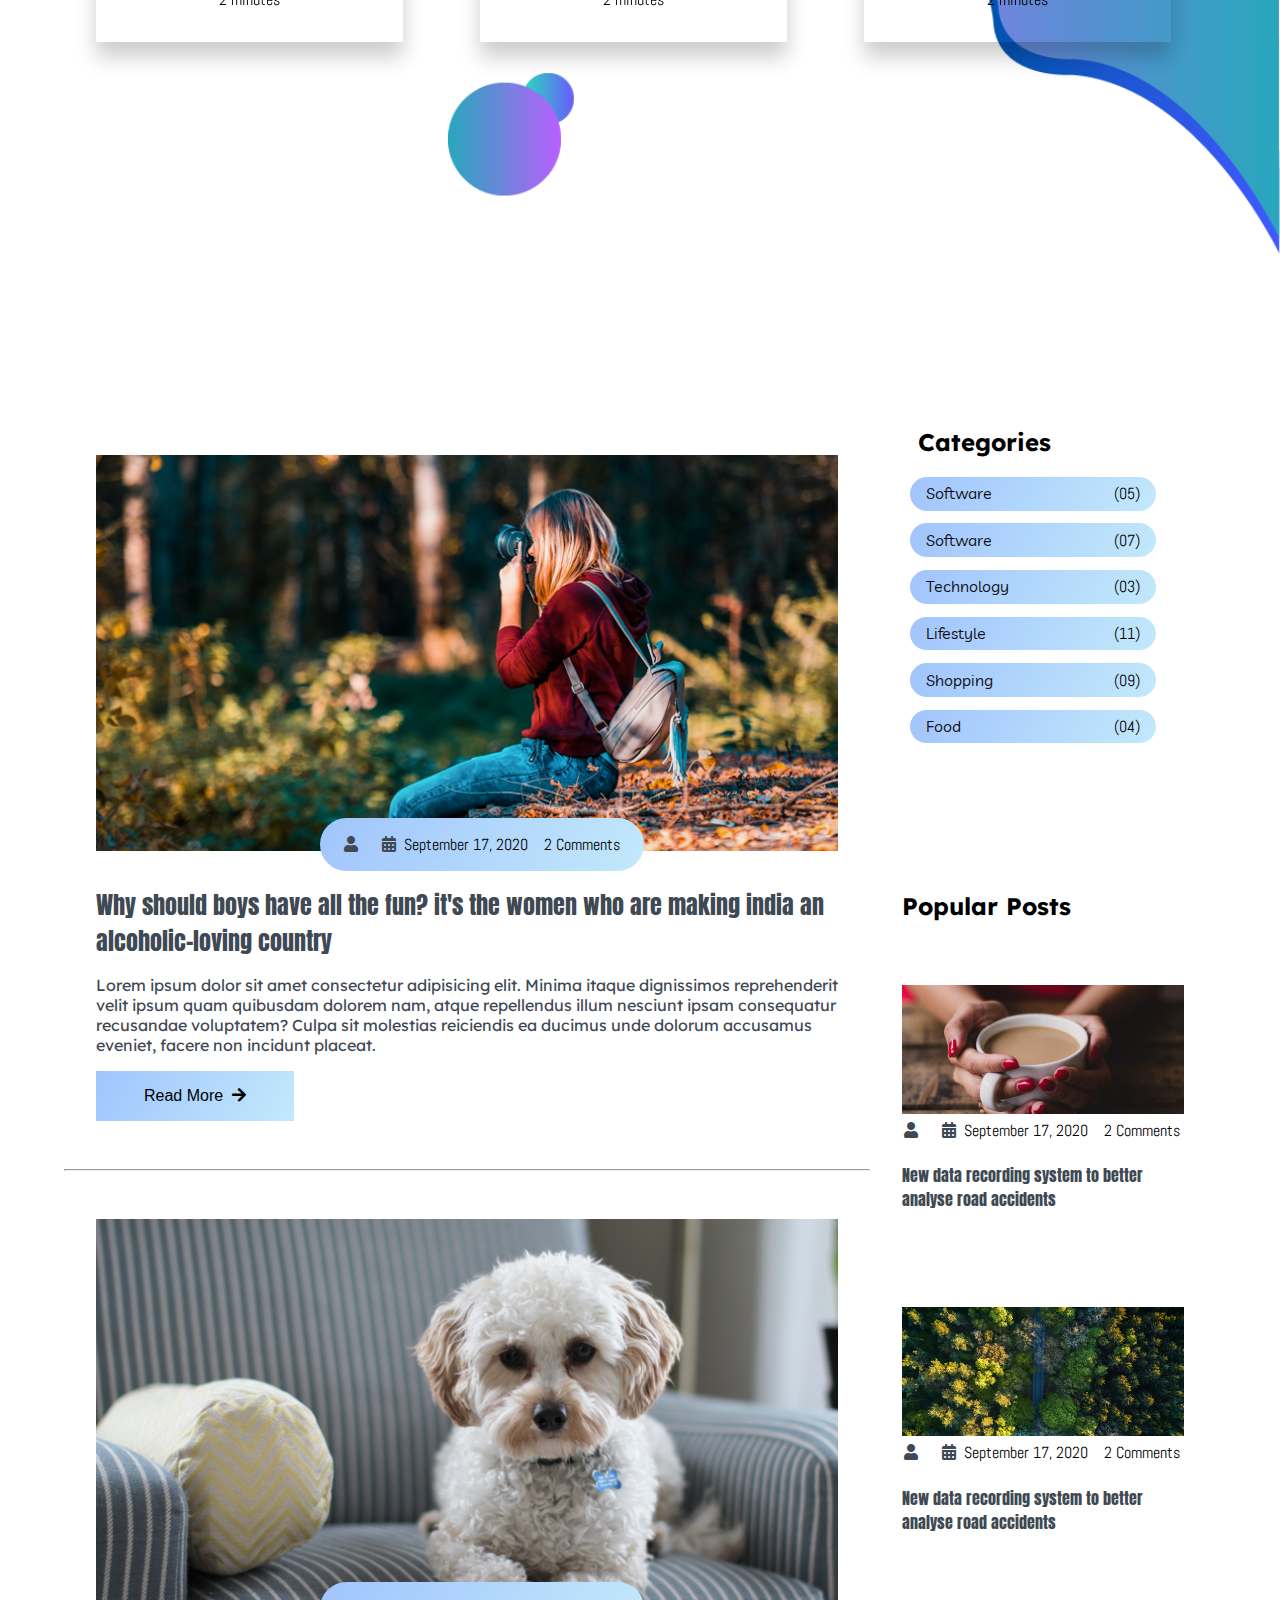
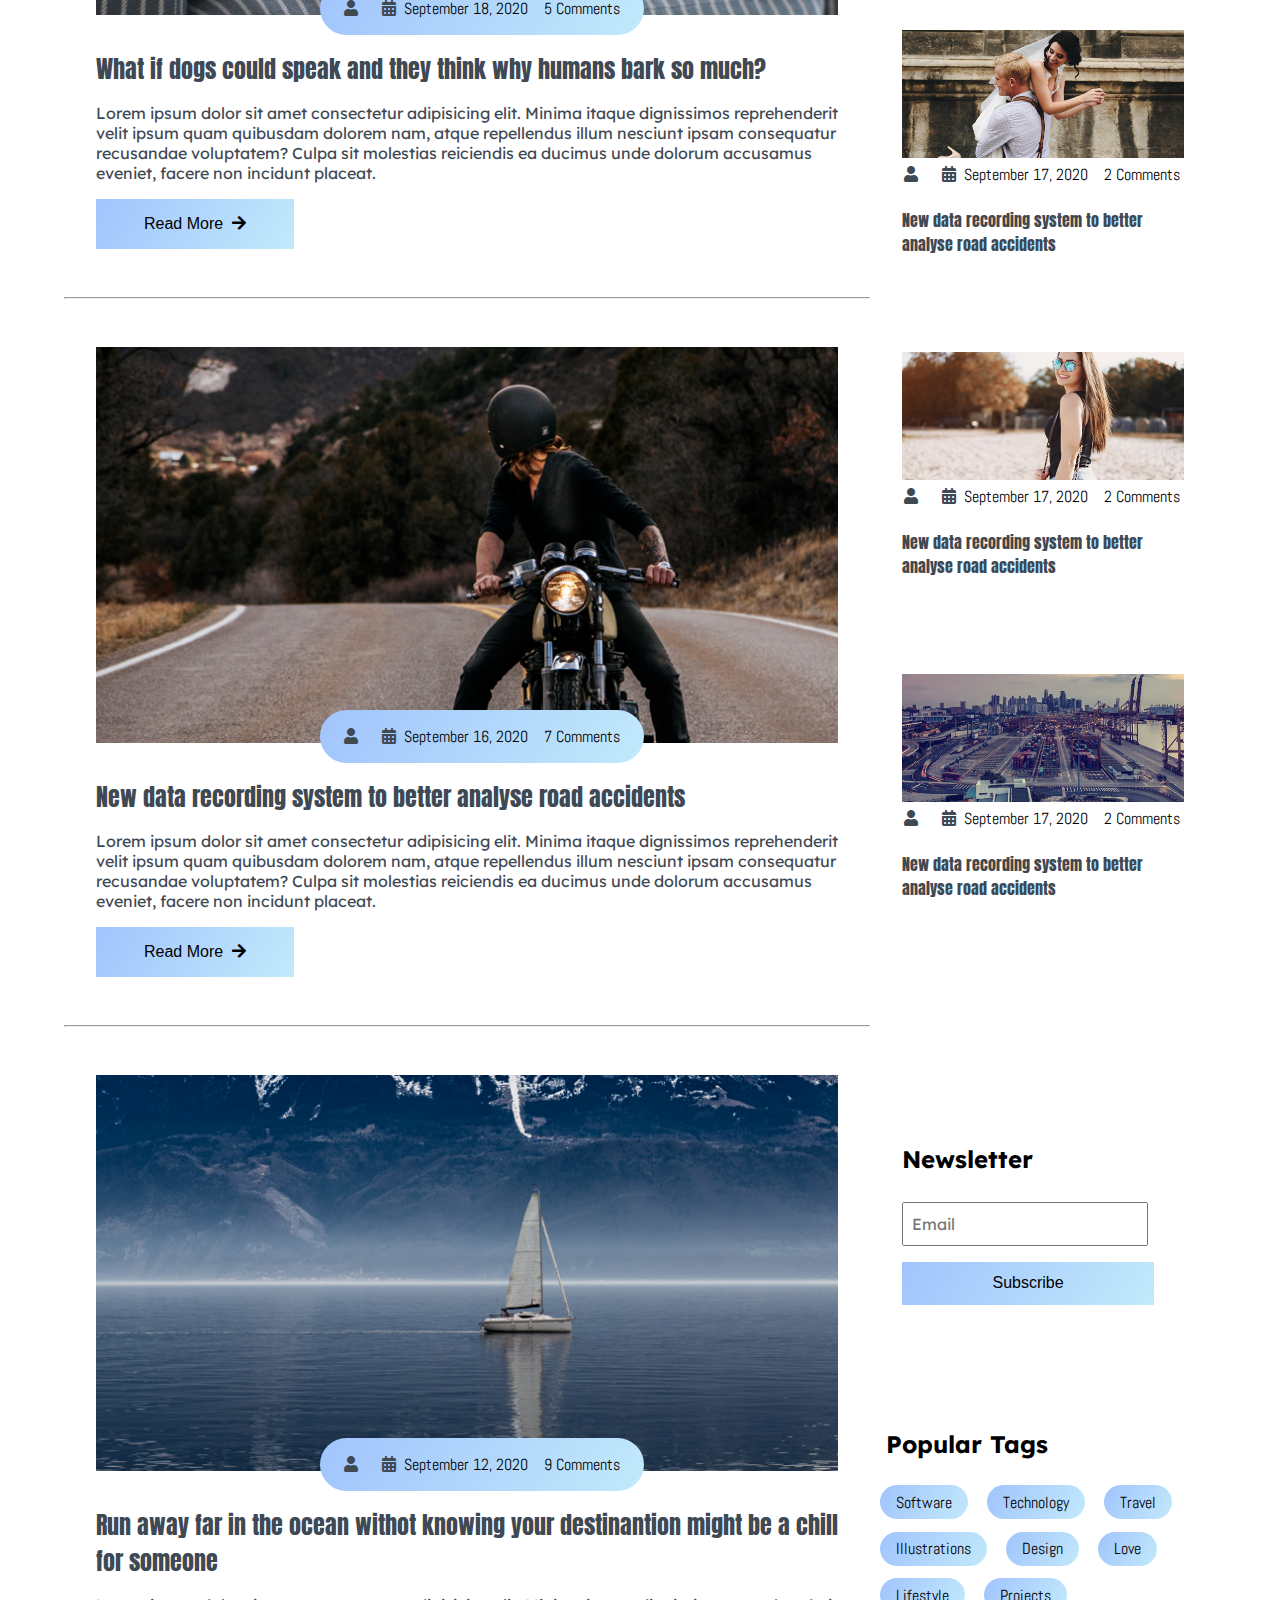
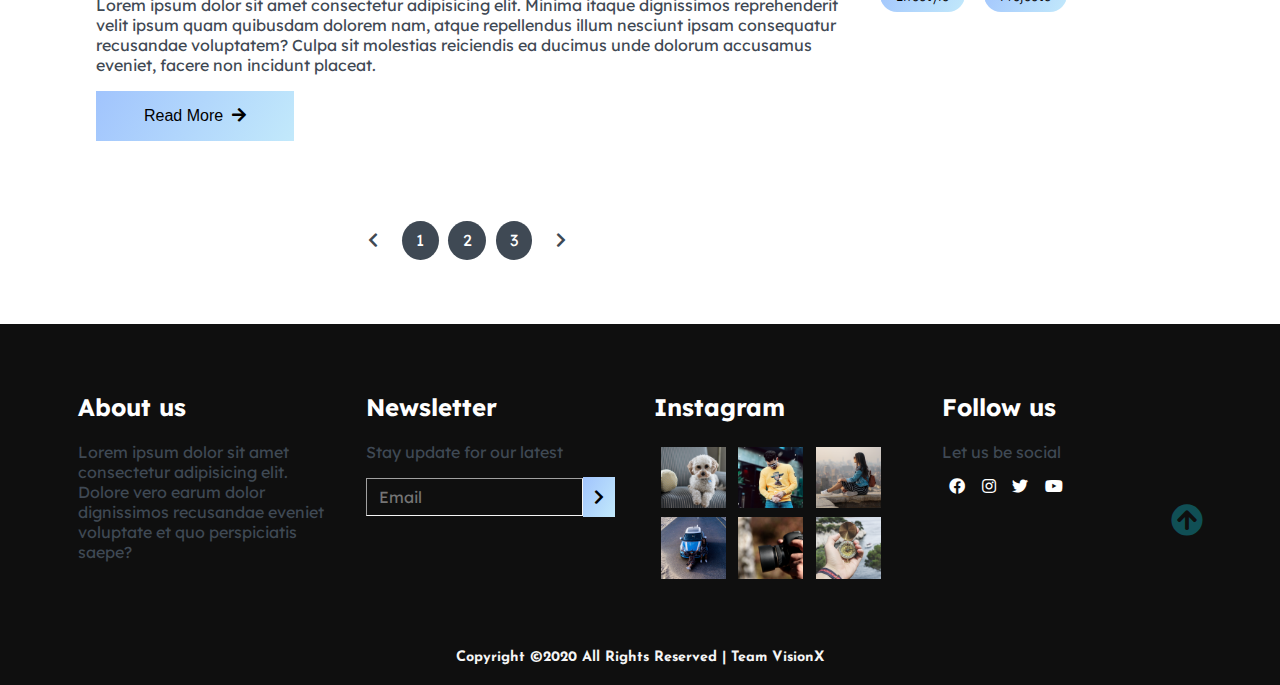
==== commit 9b65dd7f: "final you stupid" ====
--- a/blogger/index.html
+++ b/blogger/index.html
@@ -81,7 +81,7 @@
                 <div class="container">
                     <div class="owl-carousel owl-theme blog-post">
                         <div class="blog-content">
-                            <img src="../blogger website(html,css,bootstrap,js)/assets/Blog-post/post-1.jpg" alt="post1 image">
+                            <img src="./assets/Blog-post/post-1.jpg" alt="post1 image">
                             <div class="blog-title">
                                 <h3>London Fasion week's continued the evolution</h3>
                                 <button class="btn btn-blog">Fashion</button>
@@ -89,7 +89,7 @@
                             </div>
                         </div>
                         <div class="blog-content">
-                            <img src="../blogger website(html,css,bootstrap,js)/assets/Blog-post/post-2.jpg" alt="post2 image">
+                            <img src="./assets/Blog-post/post-2.jpg" alt="post2 image">
                             <div class="blog-title">
                                 <h3>London Fasion week's continued the evolution</h3>
                                 <button class="btn btn-blog">Fashion</button>
@@ -97,7 +97,7 @@
                             </div>
                         </div>
                         <div class="blog-content">
-                            <img src="../blogger website(html,css,bootstrap,js)/assets/Blog-post/post-3.jpg" alt="post3 image">
+                            <img src="./assets/Blog-post/post-3.jpg" alt="post3 image">
                             <div class="blog-title">
                                 <h3>London Fasion week's continued the evolution</h3>
                                 <button class="btn btn-blog">Fashion</button>
@@ -105,7 +105,7 @@
                             </div>
                         </div>
                         <div class="blog-content">
-                            <img src="../blogger website(html,css,bootstrap,js)/assets/Blog-post/post-4.png" alt="post3 image">
+                            <img src="./assets/Blog-post/post-4.png" alt="post3 image">
                             <div class="blog-title">
                                 <h3>London Fasion week's continued the evolution</h3>
                                 <button class="btn btn-blog">Fashion</button>
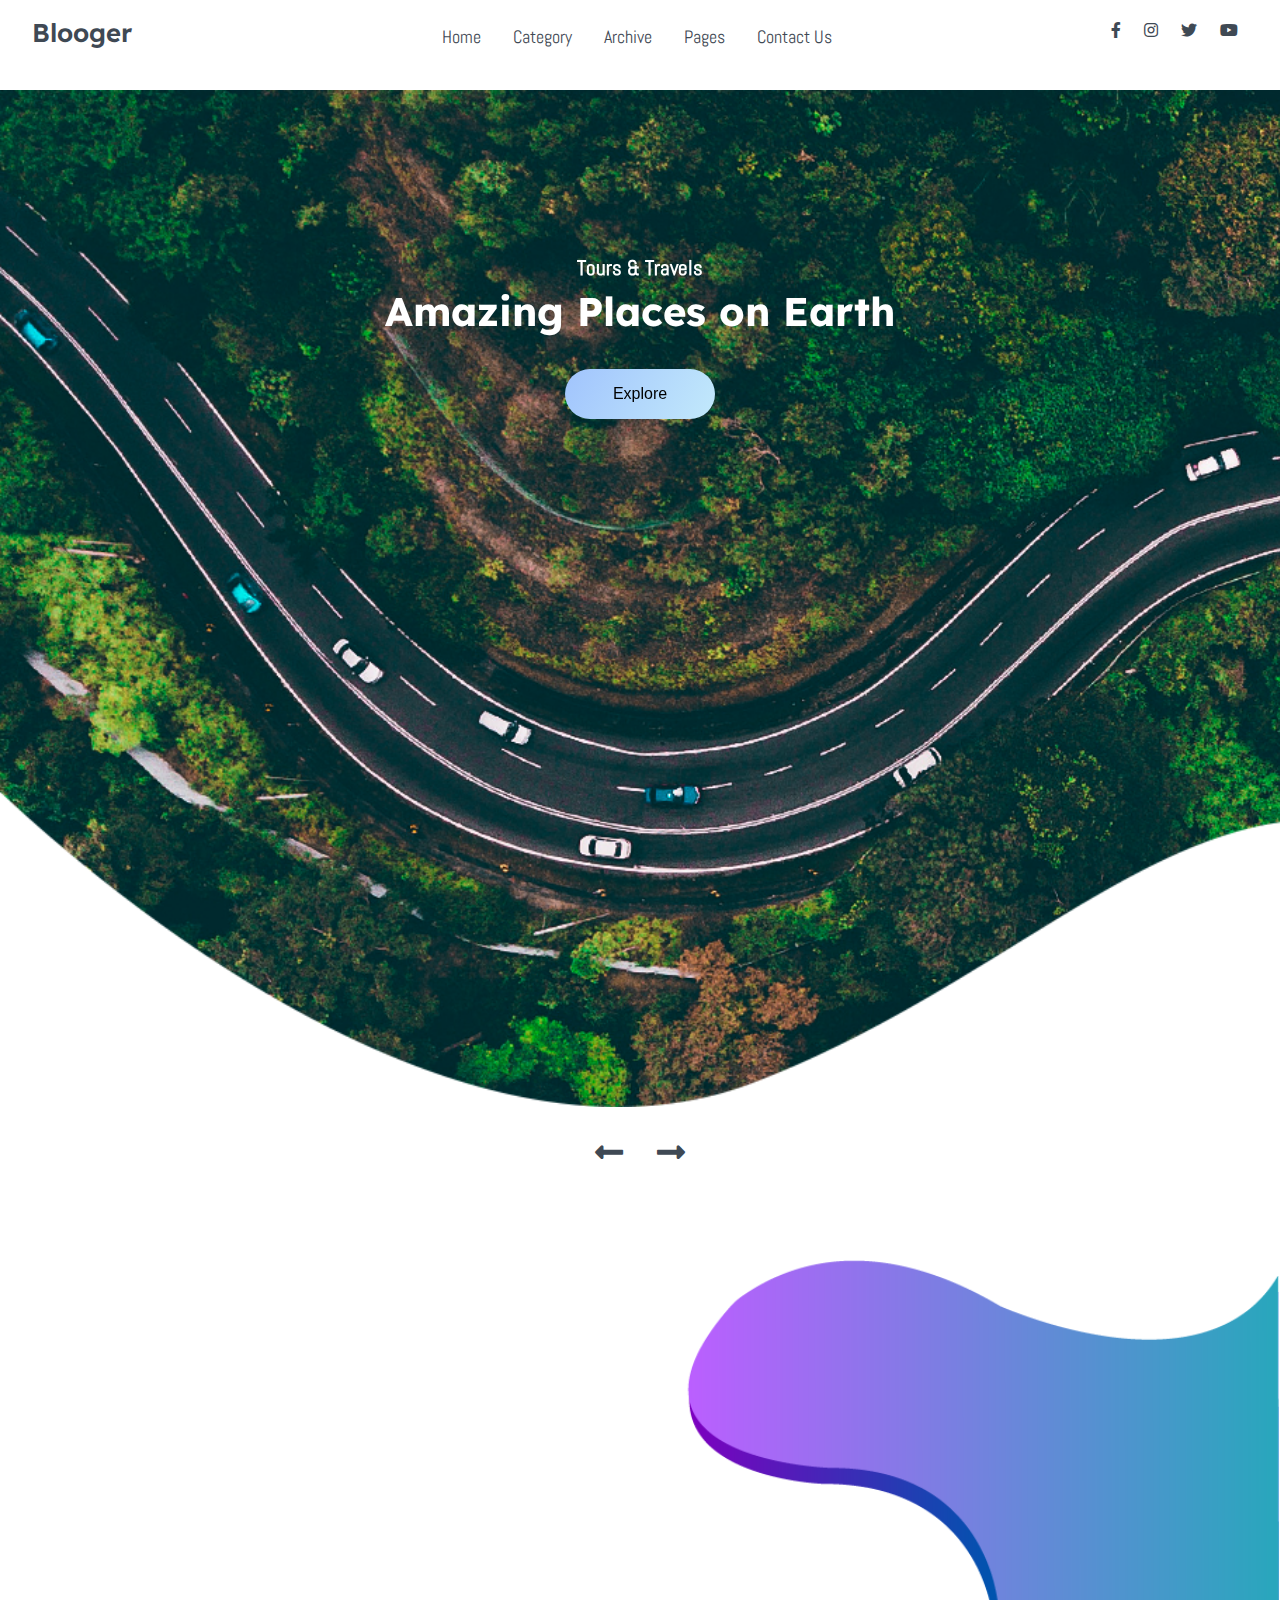
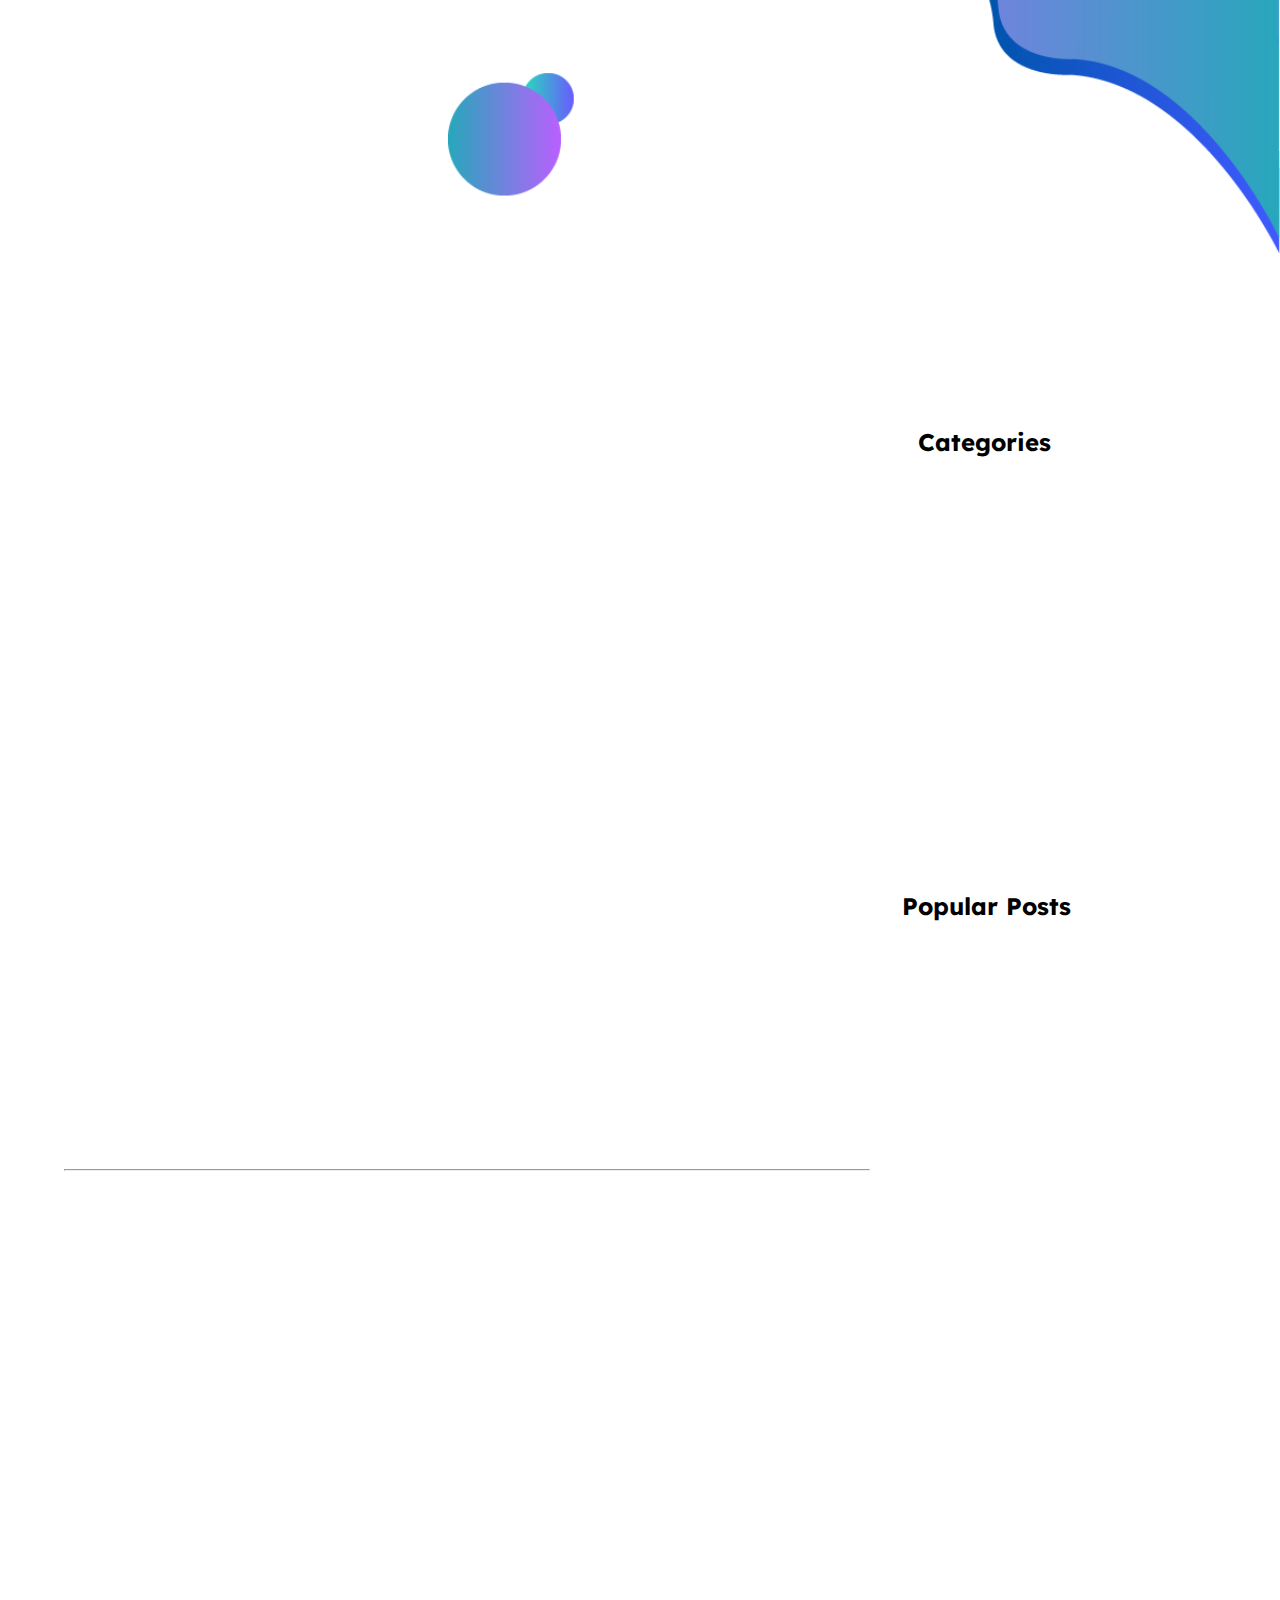
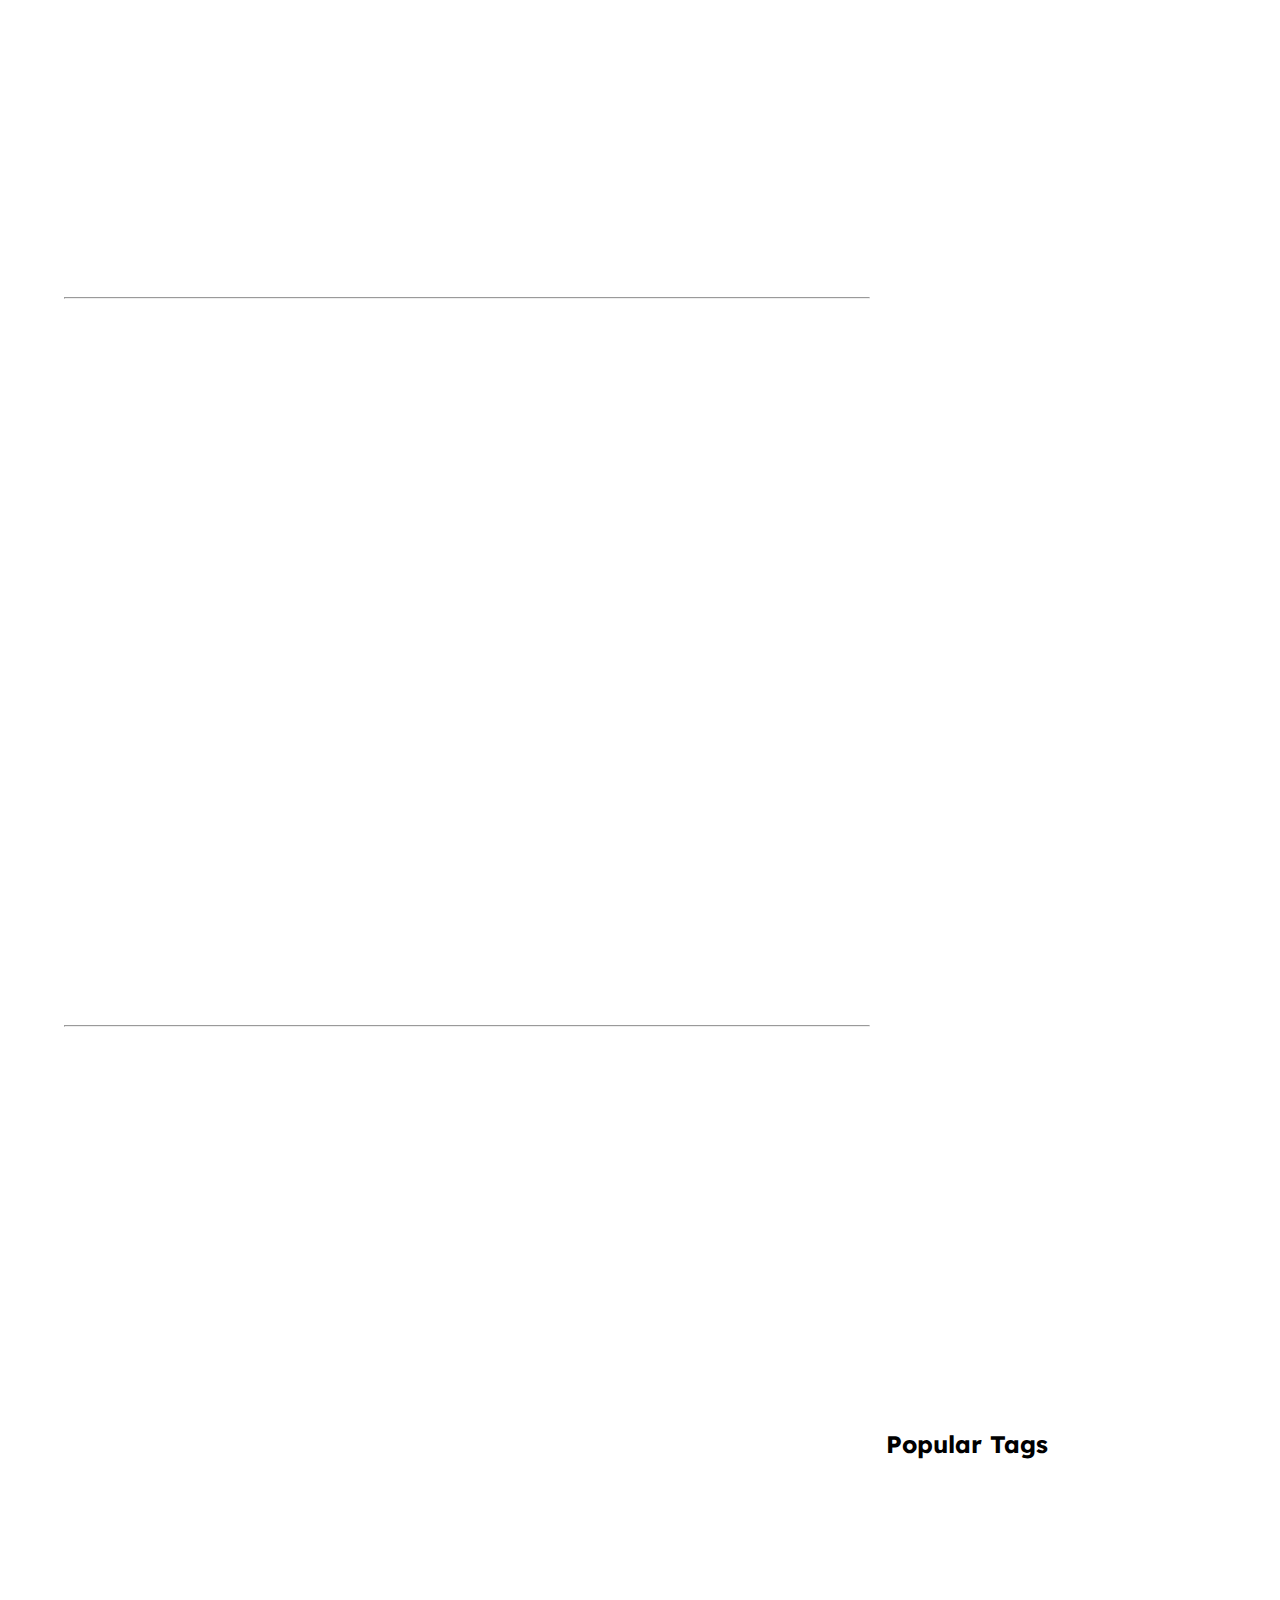
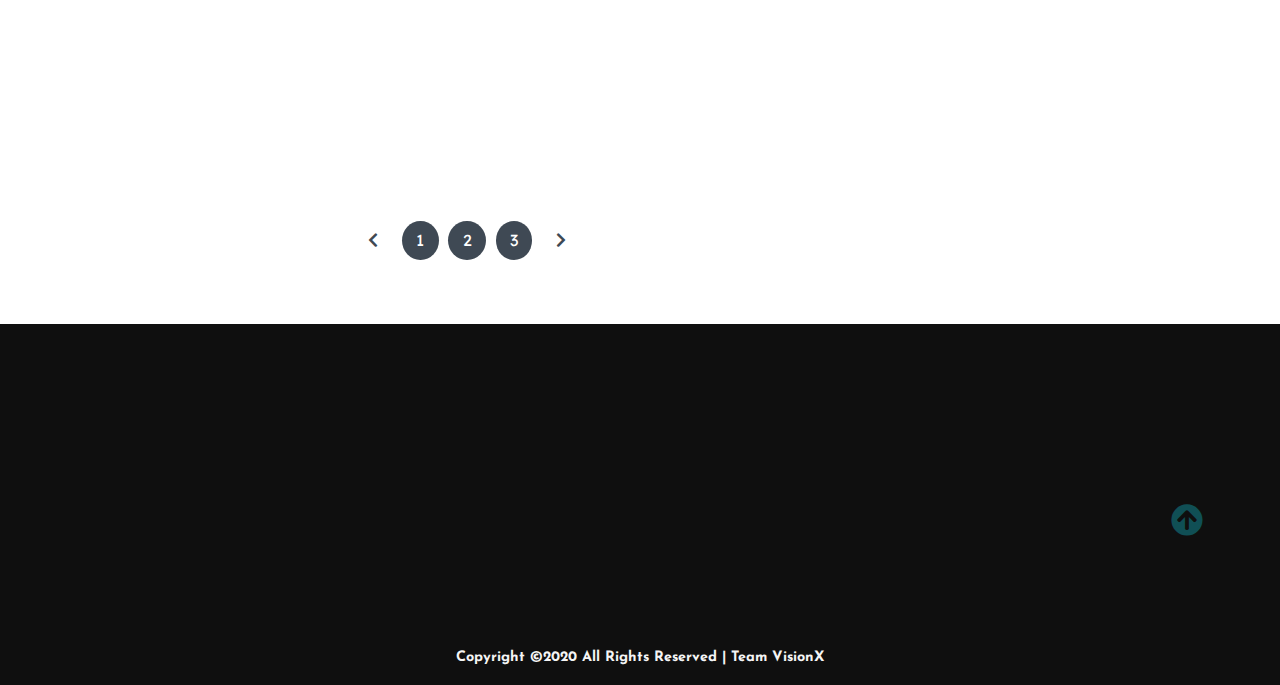
==== commit 4cd5790d: "animated blooger" ====
--- a/blogger/index.html
+++ b/blogger/index.html
@@ -1,6 +1,6 @@
 <!DOCTYPE html>
 <html lang="en">
-<head>
+<head> 
     <meta charset="UTF-8">
     <meta name="viewport" content="width=device-width, initial-scale=1.0">
     <title>Blooger</title>
@@ -13,6 +13,8 @@
    <link rel="stylesheet" href="css/owl.carousel.min.css">
    <link rel="stylesheet" href="css/owl.theme.default.min.css">
 
+   <!---------------------------------aos animation----------------------->
+   <link href="https://unpkg.com/aos@2.3.1/dist/aos.css" rel="stylesheet">
     <!-------------------------custom style----------------------->
     <link rel="stylesheet" href="css/styles.css">
 </head>
@@ -66,7 +68,7 @@
      <main>
         <!----------------------site title-----------------------> 
         <section class="site-title">
-            <div class="site-background">
+            <div class="site-background" data-aos="fade-up" data-aos-delay="100">
                 <h3 class="zoom">Tours & Travels</h3>
                 <h1 class="zoom">Amazing Places on Earth </h1>
                 <button class="btn">Explore</button>
@@ -80,7 +82,7 @@
             <div class="blog">
                 <div class="container">
                     <div class="owl-carousel owl-theme blog-post">
-                        <div class="blog-content">
+                        <div class="blog-content" data-aos="fade-right" data-aos-delay="200">
                             <img src="./assets/Blog-post/post-1.jpg" alt="post1 image">
                             <div class="blog-title">
                                 <h3>London Fasion week's continued the evolution</h3>
@@ -88,7 +90,7 @@
                                 <span>2 minutes</span>
                             </div>
                         </div>
-                        <div class="blog-content">
+                        <div class="blog-content" data-aos="fade-right" data-aos-delay="200">
                             <img src="./assets/Blog-post/post-2.jpg" alt="post2 image">
                             <div class="blog-title">
                                 <h3>London Fasion week's continued the evolution</h3>
@@ -96,7 +98,7 @@
                                 <span>2 minutes</span>
                             </div>
                         </div>
-                        <div class="blog-content">
+                        <div class="blog-content" data-aos="fade-right" data-aos-delay="200">
                             <img src="./assets/Blog-post/post-3.jpg" alt="post3 image">
                             <div class="blog-title">
                                 <h3>London Fasion week's continued the evolution</h3>
@@ -104,7 +106,7 @@
                                 <span>2 minutes</span>
                             </div>
                         </div>
-                        <div class="blog-content">
+                        <div class="blog-content" data-aos="fade-right" data-aos-delay="200">
                             <img src="./assets/Blog-post/post-4.png" alt="post3 image">
                             <div class="blog-title">
                                 <h3>London Fasion week's continued the evolution</h3>
@@ -132,7 +134,7 @@
          <section class="container">
              <div class="site-content">
                  <div class="post">
-                     <div class="post-content">
+                     <div class="post-content" data-aos="zoom-in" data-aos-delay="200">
                          <div class="post-image">
                              <div>
                                  <img src="./assets/Blog-post/blog1.png" class="img" alt="blog1">
@@ -150,7 +152,7 @@
                          </div>
                      </div>
                      <hr>
-                     <div class="post-content">
+                     <div class="post-content" data-aos="zoom-in" data-aos-delay="200">
                         <div class="post-image">
                             <div>
                                 <img src="./assets/Blog-post/blog2.png" class="img" alt="blog2">
@@ -168,7 +170,7 @@
                         </div>
                     </div>
                      <hr>
-                     <div class="post-content">
+                     <div class="post-content" data-aos="zoom-in" data-aos-delay="200">
                         <div class="post-image">
                             <div>
                                 <img src="./assets/Blog-post/blog3.png" class="img" alt="blog3">
@@ -186,7 +188,7 @@
                         </div>
                     </div>
                      <hr>
-                     <div class="post-content">
+                     <div class="post-content" data-aos="zoom-in" data-aos-delay="200">
                         <div class="post-image">
                             <div>
                                 <img src="./assets/Blog-post/blog4.png" class="img" alt="blog4">
@@ -215,27 +217,27 @@
                      <div class="category">
                          <h2 class="category-heading">Categories</h2>
                          <ul class="category-list">
-                             <li class="list-items">
+                             <li class="list-items" data-aos="fade-left" data-aos-delay="50">
                                  <a href="#">Software</a>
                                  <span>(05)</span>
                              </li>
-                             <li class="list-items">
+                             <li class="list-items" data-aos="fade-left" data-aos-delay="100">
                                  <a href="#">Software</a>
                                  <span>(07)</span>
                              </li>
-                             <li class="list-items">
+                             <li class="list-items" data-aos="fade-left" data-aos-delay="150">
                                  <a href="#">Technology</a>
                                  <span>(03)</span>
                              </li>
-                             <li class="list-items">
+                             <li class="list-items" data-aos="fade-left" data-aos-delay="200">
                                  <a href="#">Lifestyle</a>
                                  <span>(11)</span>
                              </li>
-                             <li class="list-items">
+                             <li class="list-items" data-aos="fade-left" data-aos-delay="250">
                                  <a href="#">Shopping</a>
                                  <span>(09)</span>
                              </li>
-                             <li class="list-items">
+                             <li class="list-items" data-aos="fade-left" data-aos-delay="300">
                                  <a href="#">Food</a>
                                  <span>(04)</span>
                              </li>
@@ -243,7 +245,7 @@
                      </div>
                      <div class="popular-post">
                          <h2>Popular Posts</h2>
-                         <div class="post-content">
+                         <div class="post-content" data-aos="flip-up" data-aos-delay="100">
                             <div class="post-image">
                                 <div>
                                     <img src="./assets/popular-post/m-blog-1.jpg" class="img" alt="blog1">
@@ -259,7 +261,7 @@
                                
                             </div>
                         </div>
-                         <div class="post-content">
+                         <div class="post-content" data-aos="flip-up" data-aos-delay="200">
                             <div class="post-image">
                                 <div>
                                     <img src="./assets/popular-post/m-blog-2.jpg" class="img" alt="blog1">
@@ -275,7 +277,7 @@
                                
                             </div>
                         </div>
-                         <div class="post-content">
+                         <div class="post-content" data-aos="flip-up" data-aos-delay="300">
                             <div class="post-image">
                                 <div>
                                     <img src="./assets/popular-post/m-blog-3.jpg" class="img" alt="blog1">
@@ -291,7 +293,7 @@
                                
                             </div>
                         </div>
-                         <div class="post-content">
+                         <div class="post-content" data-aos="flip-up" data-aos-delay="400">
                             <div class="post-image">
                                 <div>
                                     <img src="./assets/popular-post/m-blog-4.jpg" class="img" alt="blog1">
@@ -307,7 +309,7 @@
                                
                             </div>
                         </div>
-                         <div class="post-content">
+                         <div class="post-content" data-aos="flip-up" data-aos-delay="500">
                             <div class="post-image">
                                 <div>
                                     <img src="./assets/popular-post/m-blog-5.jpg" class="img" alt="blog1">
@@ -324,7 +326,7 @@
                             </div>
                         </div>
                      </div>
-                     <div class="newsletter">
+                     <div class="newsletter" data-aos="zoom-out" data-aos-delay="400">
                          <h2>Newsletter</h2>
                          <div class="form-element">
                              <input type="email" placeholder="Email" class="input-element">
@@ -334,14 +336,14 @@
                      <div class="popular-tags">
                          <h2>Popular Tags</h2>
                          <div class="tags flex-row">
-                             <span class="tag">Software</span>
-                             <span class="tag">Technology</span>
-                             <span class="tag">Travel</span>
-                             <span class="tag">Illustrations</span>
-                             <span class="tag">Design</span>
-                             <span class="tag">Love</span>
-                             <span class="tag">Lifestyle</span>
-                             <span class="tag">Projects</span>
+                             <span class="tag" data-aos="zoom-in" data-aos-delay="300">Software</span>
+                             <span class="tag" data-aos="zoom-in" data-aos-delay="300">Technology</span>
+                             <span class="tag" data-aos="zoom-in" data-aos-delay="300">Travel</span>
+                             <span class="tag" data-aos="zoom-in" data-aos-delay="300">Illustrations</span>
+                             <span class="tag" data-aos="zoom-in" data-aos-delay="300">Design</span>
+                             <span class="tag" data-aos="zoom-in" data-aos-delay="300">Love</span>
+                             <span class="tag" data-aos="zoom-in" data-aos-delay="300">Lifestyle</span>
+                             <span class="tag" data-aos="zoom-in" data-aos-delay="300">Projects</span>
                          </div>
                      </div>
                  </aside>
@@ -356,18 +358,24 @@
 
       <footer class="footer">
           <div class="container">
-              <div class="about-us">
+              <div class="about-us"  data-aos="flip-left"
+              data-aos-easing="ease-out-cubic"
+              data-aos-duration="2000">
                   <h2>About us</h2>
                   <p>Lorem ipsum dolor sit amet consectetur adipisicing elit. Dolore vero earum dolor dignissimos recusandae eveniet voluptate et quo perspiciatis saepe?</p>
               </div>
-              <div class="newsletter">
+              <div class="newsletter"  data-aos="flip-left"
+              data-aos-easing="ease-out-cubic"
+              data-aos-duration="2000">
                   <h2>Newsletter</h2>
                   <p>Stay update for our latest</p>
                   <div class="form-element">
                       <input type="email" placeholder="Email"><span><i class="fas fa-chevron-right"></i></span>
                   </div>
               </div>
-              <div class="instagram">
+              <div class="instagram"  data-aos="flip-left"
+              data-aos-easing="ease-out-cubic"
+              data-aos-duration="2000">
                   <h2>Instagram</h2>
                   <div class="flex-row">
                       <img src="./assets/instagram/thumb-card3.png" alt="img">
@@ -380,7 +388,9 @@
                       <img src="./assets/instagram/thumb-card8.png" alt="img">
                   </div>
               </div>
-              <div class="follow">
+              <div class="follow"  data-aos="flip-left"
+              data-aos-easing="ease-out-cubic"
+              data-aos-duration="2000">
                   <h2>Follow us</h2>
                   <p>Let us be social</p>
                   <div>
@@ -405,11 +415,13 @@
 
 <!-----------------jquery-------------------------->
   <script src="https://ajax.googleapis.com/ajax/libs/jquery/3.5.1/jquery.min.js"></script>   
+
+<!---------------------owl carausel------------------->
+<script src="js/owl.carousel.min.js"></script>
+<!---------------------aos animation------------------->
+<script src="https://unpkg.com/aos@2.3.1/dist/aos.js"></script>
 <!--------------------custom javascript--------------->
 <script src="js/main.js"></script>
-<!---------------------owl carausel------------------->
-<script src="js/owl.carousel.min.js"></script>
-
 </body>
 </html>
 
--- a/blogger/css/styles.css
+++ b/blogger/css/styles.css
@@ -2,7 +2,7 @@
     margin:0%;
     box-sizing: border-box;
     overflow-x: hidden;
-}
+} 
 :root{ 
     /*theme font family*/
     --abel: 'Abel', sans-serif;
@@ -450,7 +450,7 @@
 footer.footer .follow div i{
     padding:0 0.4rem;
     color:var(--white);
-}
+} 
 footer.footer .rights{
     justify-content: center;
     
